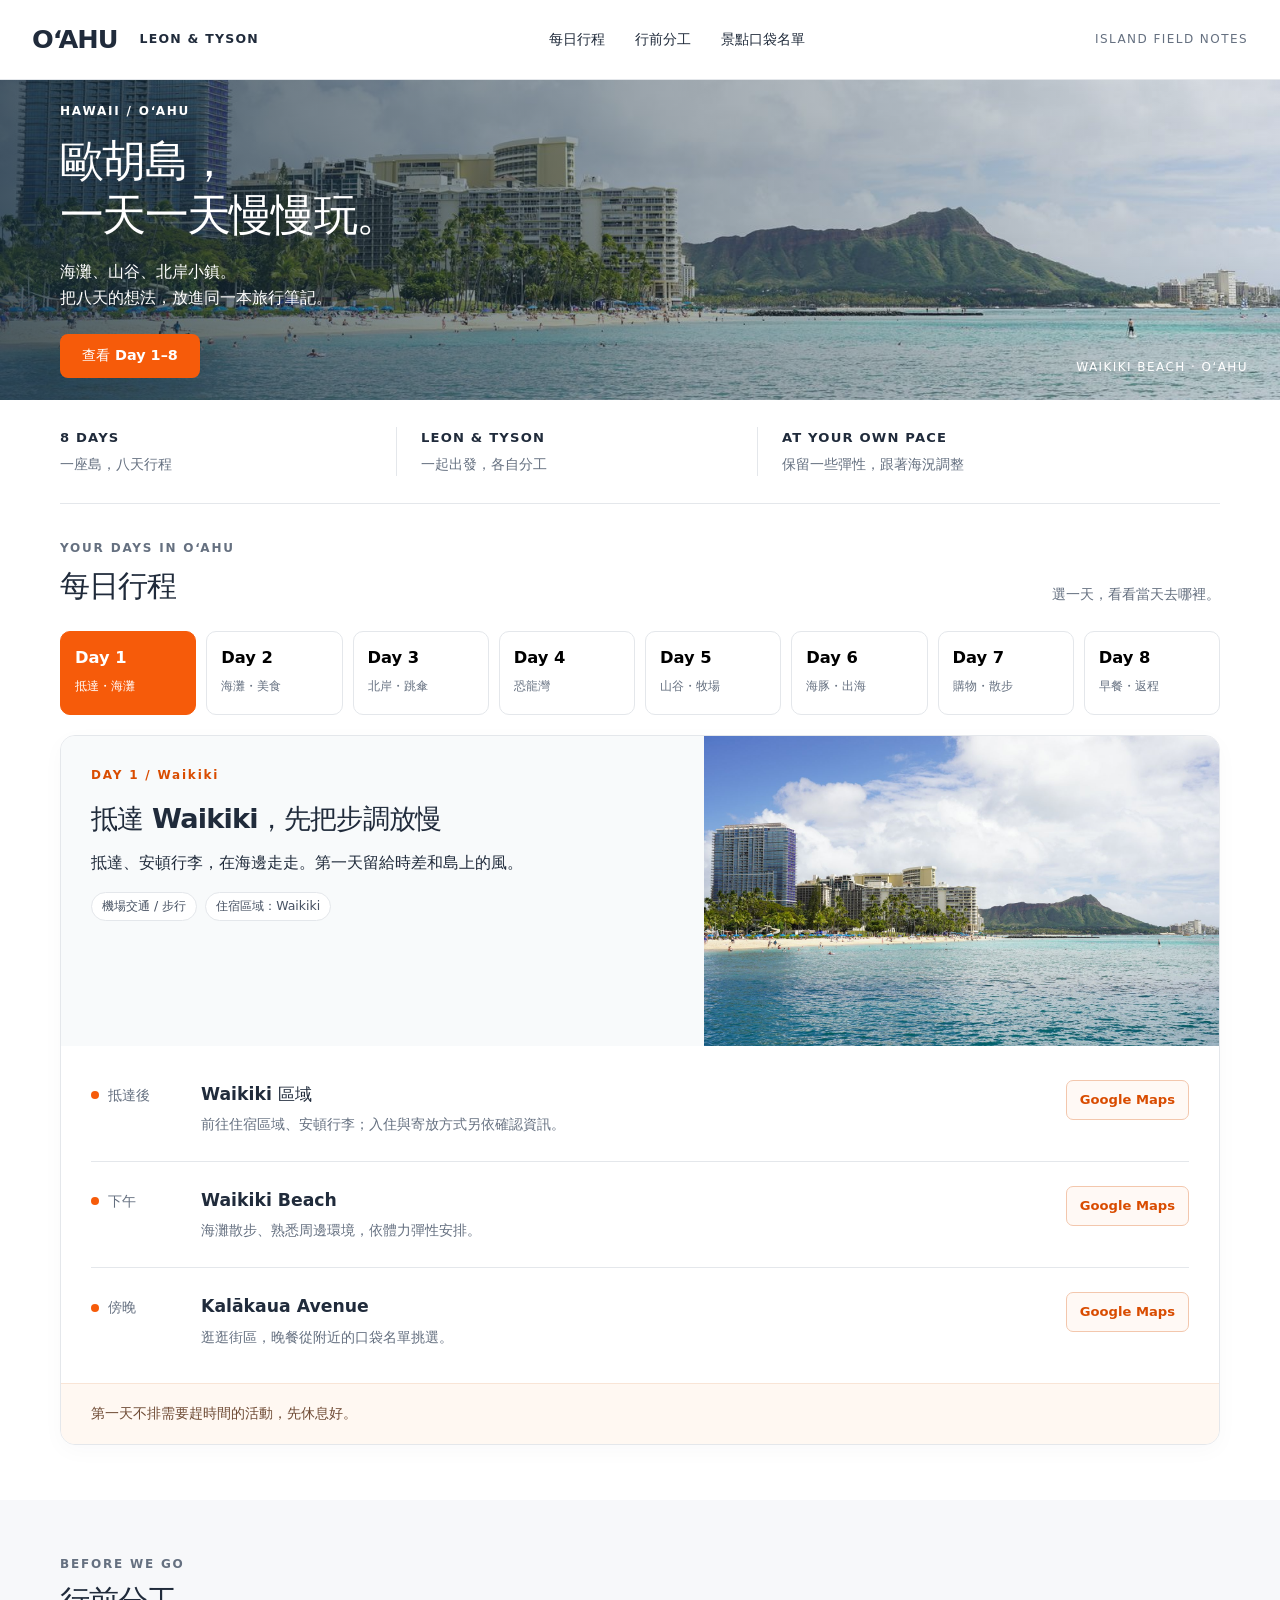
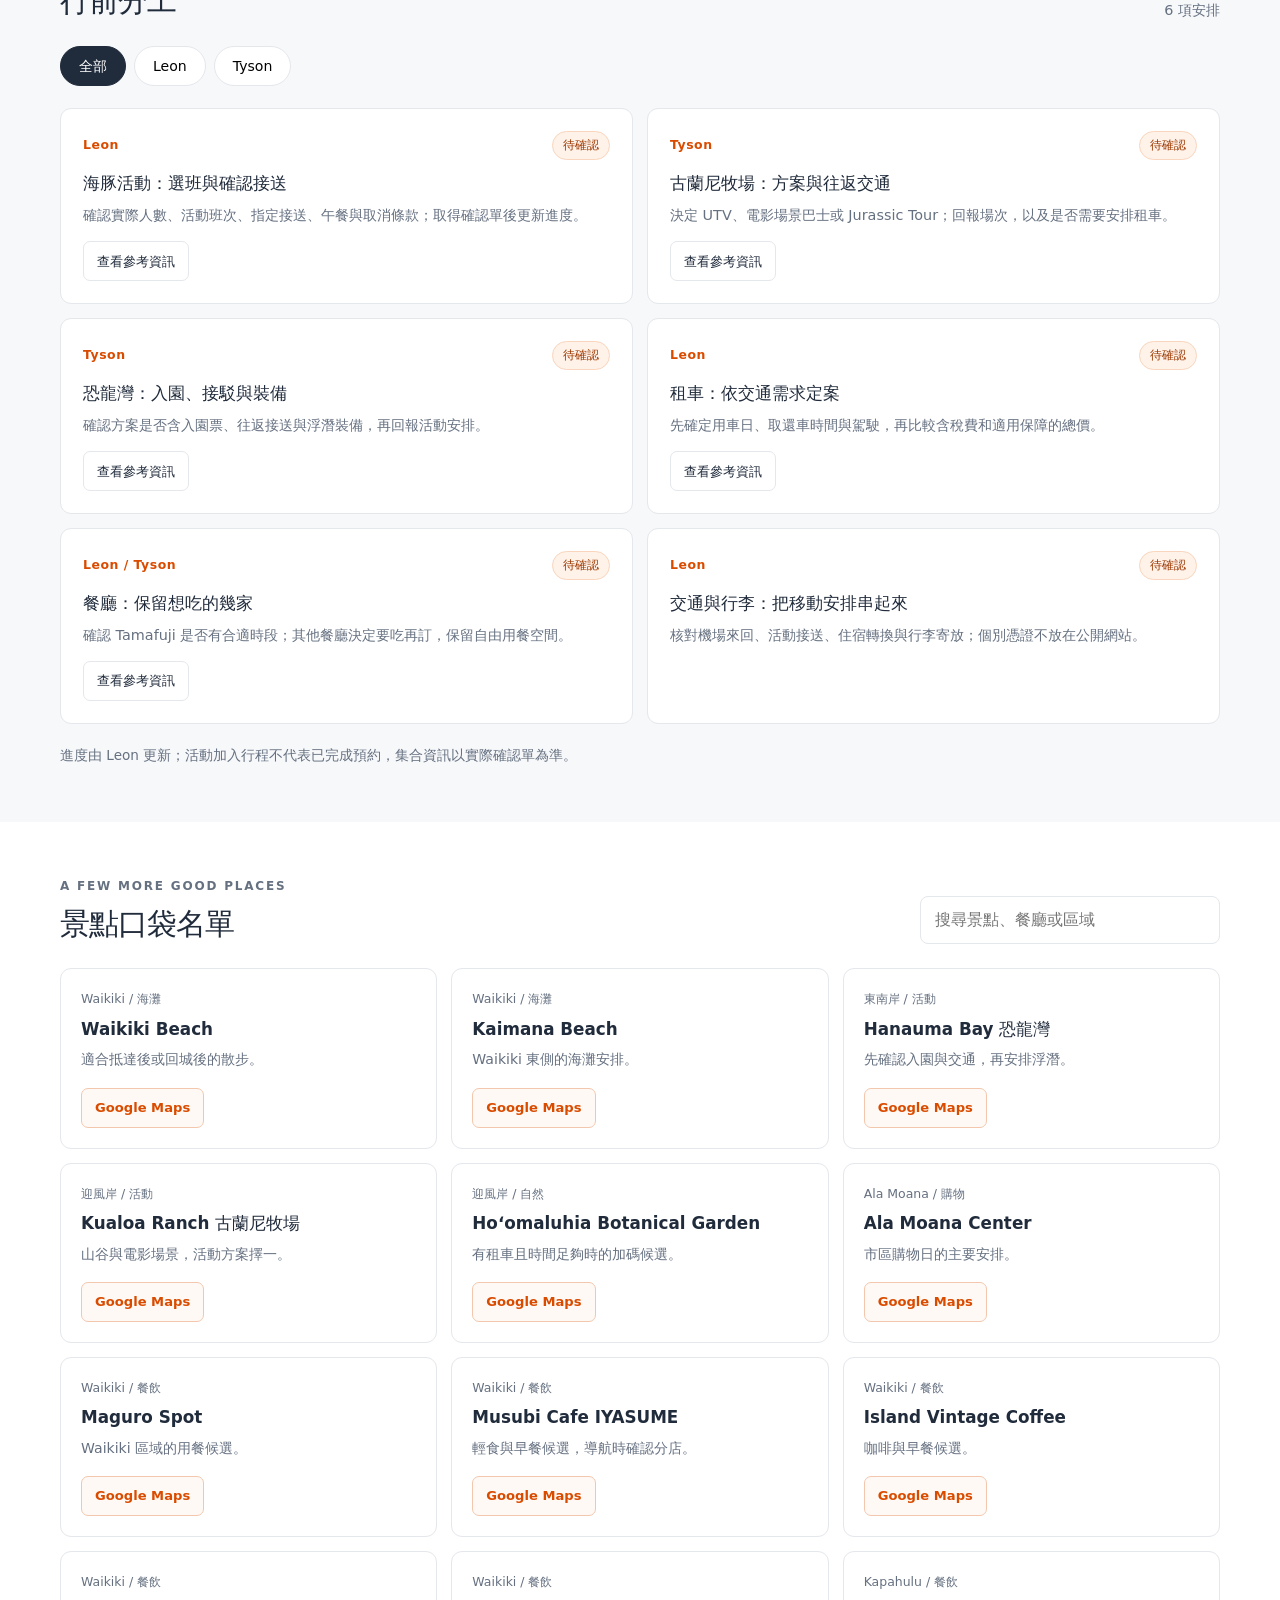
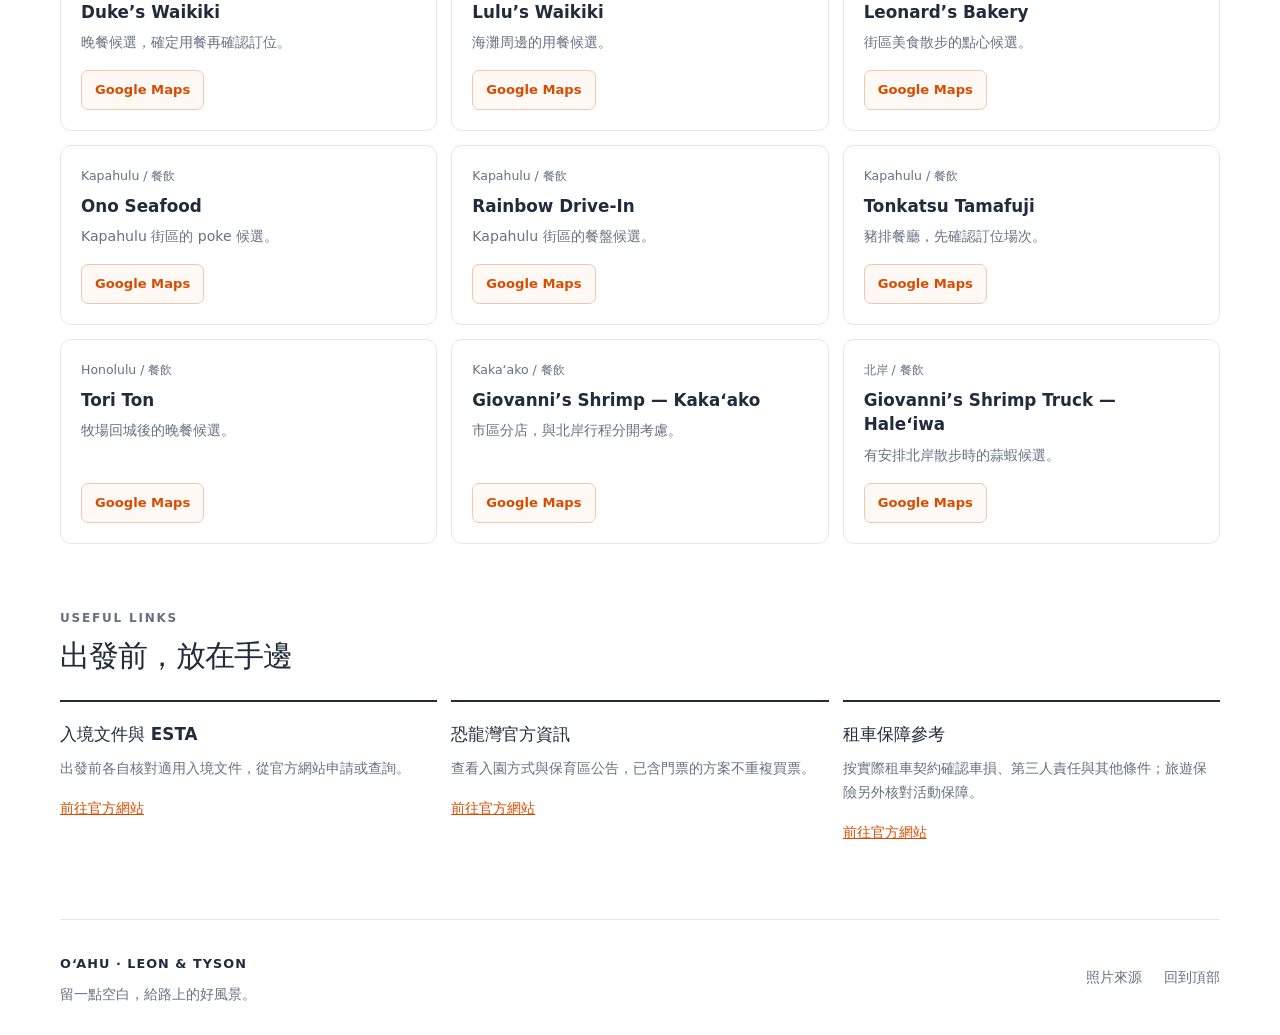
==== index.html @ 93e81bca "Add public Oahu itinerary for Leon and Tyson" ====
<!doctype html>
<html lang="zh-Hant">
<head>
  <meta charset="utf-8">
  <meta name="viewport" content="width=device-width,initial-scale=1">
  <meta name="theme-color" content="#f65b0a">
  <meta name="description" content="Leon 與 Tyson 的歐胡島旅行指南。Day 1–8 行程、公開景點導航與行前分工。">
  <title>Hawaii Guide · Leon & Tyson</title>
  <link rel="icon" href="data:,">
  <link rel="stylesheet" href="./styles.css">
  <script type="module" src="./app.js"></script>
</head>
<body>
  <a class="skip" href="#itinerary">跳到每日行程</a>
  <header class="header">
    <a class="brand" href="#top">OʻAHU<span>LEON & TYSON</span></a>
    <nav aria-label="主要導覽"><a href="#itinerary">每日行程</a><a href="#checklist">行前分工</a><a href="#places">景點口袋名單</a></nav>
    <span class="header-label">ISLAND FIELD NOTES</span>
  </header>
  <main id="top">
    <section class="hero" aria-labelledby="hero-title">
      <img src="./assets/waikiki.jpg" alt="Waikiki 海灘與鑽石頭山" fetchpriority="high" width="1600" height="1067">
      <div class="hero-overlay"></div>
      <div class="hero-copy wrap"><p class="eyebrow">HAWAII / OʻAHU</p><h1 id="hero-title">歐胡島，<br>一天一天慢慢玩。</h1><p>海灘、山谷、北岸小鎮。<br>把八天的想法，放進同一本旅行筆記。</p><a class="hero-link" href="#itinerary">查看 Day 1–8</a></div>
      <div class="hero-caption">WAIKIKI BEACH · OʻAHU</div>
    </section>
    <div class="trip-bar wrap"><div><strong>8 DAYS</strong><span>一座島，八天行程</span></div><div><strong>LEON & TYSON</strong><span>一起出發，各自分工</span></div><div><strong>AT YOUR OWN PACE</strong><span>保留一些彈性，跟著海況調整</span></div></div>
    <p id="load-error" class="wrap error" role="alert" hidden>行程暫時無法載入，請重新整理或稍後再試。</p>
    <section id="itinerary" class="section wrap" aria-labelledby="itinerary-title">
      <div class="section-head"><div><p class="eyebrow">YOUR DAYS IN OʻAHU</p><h2 id="itinerary-title">每日行程</h2></div><p>選一天，看看當天去哪裡。</p></div>
      <div id="day-tabs" class="day-tabs" role="tablist" aria-label="Day 1–8"></div>
      <div id="day-panel" class="day-panel" role="tabpanel" tabindex="0"></div>
    </section>
    <section id="checklist" class="section section-soft" aria-labelledby="checklist-title"><div class="wrap">
      <div class="section-head"><div><p class="eyebrow">BEFORE WE GO</p><h2 id="checklist-title">行前分工</h2></div><span id="task-summary" class="section-caption"></span></div>
      <div id="task-filters" class="filters" role="group" aria-label="依負責人篩選"></div>
      <div id="task-list" class="task-grid"></div>
      <p class="fine-print">進度由 Leon 更新；活動加入行程不代表已完成預約，集合資訊以實際確認單為準。</p>
    </div></section>
    <section id="places" class="section wrap" aria-labelledby="places-title">
      <div class="section-head"><div><p class="eyebrow">A FEW MORE GOOD PLACES</p><h2 id="places-title">景點口袋名單</h2></div><label class="search"><span class="sr-only">搜尋景點與區域</span><input id="place-search" type="search" placeholder="搜尋景點、餐廳或區域"></label></div>
      <div id="place-list" class="place-grid"></div><p id="place-empty" hidden>沒有符合的地點，試試其他關鍵字。</p>
    </section>
    <section class="section wrap resources" aria-labelledby="resources-title"><div class="section-head"><div><p class="eyebrow">USEFUL LINKS</p><h2 id="resources-title">出發前，放在手邊</h2></div></div><div id="resource-list" class="resource-grid"></div></section>
  </main>
  <footer class="footer wrap"><div><strong>OʻAHU · LEON & TYSON</strong><p>留一點空白，給路上的好風景。</p></div><div><a href="./CREDITS.html">照片來源</a><a href="#top">回到頂部</a></div></footer>
  <noscript><p class="wrap error">請啟用 JavaScript 查看每日行程。行程資料亦可在本網站的 data/trip.json 查看。</p></noscript>
</body>
</html>
---- styles.css ----
:root{--ink:#202b3b;--muted:#657080;--orange:#d94c00;--bright:#f65b0a;--line:#e4e7eb;--soft:#f7f8fa;--width:1160px;font-family:Inter,"Noto Sans TC","PingFang TC","Microsoft JhengHei",system-ui,sans-serif;color:var(--ink);background:#fff;font-synthesis:none;text-rendering:optimizeLegibility}*{box-sizing:border-box}html{scroll-behavior:smooth;scroll-padding-top:94px}body{margin:0;font-size:1rem;line-height:1.65}button,input{font:inherit}a{color:inherit;text-decoration:none}a:hover{text-decoration:underline}button,a,input{-webkit-tap-highlight-color:transparent}:focus-visible{outline:3px solid #b6460c;outline-offset:4px}.wrap{width:min(var(--width),calc(100% - 64px));margin-inline:auto}.skip{position:fixed;z-index:100;top:-80px;left:20px;background:#fff;padding:12px 20px}.skip:focus{top:12px}.sr-only{position:absolute;width:1px;height:1px;padding:0;overflow:hidden;clip:rect(0,0,0,0);white-space:nowrap;border:0}.header{height:80px;padding:0 32px;display:flex;align-items:center;justify-content:space-between;gap:24px;background:#fff;position:sticky;top:0;z-index:10;border-bottom:1px solid var(--line)}.brand{font-size:1.6rem;font-weight:850;letter-spacing:-.04em;display:flex;align-items:center;gap:22px}.brand span{font-size:.78rem;letter-spacing:.1em;font-weight:650}.header nav{display:flex;gap:30px;font-size:.9rem;font-weight:650}.header nav a:hover{color:var(--orange)}.header-label{font-size:.75rem;letter-spacing:.12em;color:var(--muted)}.hero{position:relative;height:320px;overflow:hidden;background:#3d686f;color:#fff}.hero>img{width:100%;height:100%;object-fit:cover;object-position:center 58%;display:block}.hero-overlay{position:absolute;inset:0;background:linear-gradient(90deg,#142b3bbf,#142b3b65 50%,#142b3b0d)}.hero-copy{position:absolute;inset:0;display:flex;flex-direction:column;justify-content:center;align-items:flex-start}.eyebrow{font-size:.75rem;letter-spacing:.15em;font-weight:750;margin:0 0 8px;color:var(--muted)}.hero .eyebrow{color:#fff}.hero h1{font-size:clamp(2.3rem,3.4vw,3rem);line-height:1.24;letter-spacing:-.04em;margin:5px 0 16px}.hero-copy>p:not(.eyebrow){font-size:1rem;color:#fff;margin:0 0 23px}.hero-link{background:var(--bright);padding:10px 22px;font-size:.9rem;font-weight:750;border-radius:8px}.hero-link:hover{background:var(--orange);text-decoration:none}.hero-caption{position:absolute;bottom:22px;right:32px;letter-spacing:.12em;font-size:.75rem}.trip-bar{display:grid;grid-template-columns:1fr 1fr 1.3fr;border-bottom:1px solid var(--line);padding-block:27px;gap:24px}.trip-bar>div{display:flex;flex-direction:column;border-right:1px solid var(--line);gap:4px}.trip-bar>div:last-child{border:0}.trip-bar strong{font-size:.82rem;letter-spacing:.09em}.trip-bar span{font-size:.88rem;color:var(--muted)}.section{padding-block:55px}.section-head{display:flex;align-items:flex-end;justify-content:space-between;gap:24px;margin-bottom:24px}.section-head h2{font-size:1.85rem;margin:0;line-height:1.35;letter-spacing:-.035em}.section-head>p,.section-caption{font-size:.9rem;color:var(--muted);margin:0}.day-tabs{display:grid;grid-template-columns:repeat(8,minmax(0,1fr));gap:10px;margin-bottom:20px}.day-tab{border:1px solid var(--line);background:#fff;border-radius:10px;cursor:pointer;text-align:left;padding:13px 14px;min-height:84px;display:flex;flex-direction:column;gap:4px;transition:background .15s,color .15s}.day-tab strong{font-size:1.02rem}.day-tab span{font-size:.78rem;color:var(--muted);white-space:nowrap}.day-tab[aria-selected=true]{background:var(--bright);border-color:var(--bright);color:#fff}.day-tab[aria-selected=true] span{color:#fff}.day-tab:hover{border-color:var(--bright)}.day-panel{border:1px solid var(--line);border-radius:15px;overflow:hidden;box-shadow:0 6px 22px #202b3b07}.day-banner{display:grid;grid-template-columns:1.25fr 1fr;background:#f8fafb}.day-intro{padding:30px}.day-intro .eyebrow{color:var(--orange)}.day-intro h3{font-size:1.7rem;line-height:1.4;margin:5px 0 12px;letter-spacing:-.03em}.day-intro p{margin:0 0 15px}.day-photo{min-height:245px;width:100%;height:100%;object-fit:cover;max-height:310px}.day-meta{display:flex;gap:8px;flex-wrap:wrap}.chip,.status{border-radius:999px;padding:4px 10px;font-size:.78rem;line-height:1.5;display:inline-flex;align-items:center;background:#fff;border:1px solid var(--line);color:#465162}.status-pending{background:#fff2e8;color:#9c3700;border-color:#f9d5bd}.status-confirmed{background:#eaf5ef;color:#21633f;border-color:#c7e2d2}.status-optional{background:#f1f2f5;color:#5d6470}.day-stops{padding:10px 30px}.stop{display:grid;grid-template-columns:90px 1fr auto;gap:20px;padding:24px 0;border-bottom:1px solid var(--line);align-items:start}.stop:last-child{border:0}.stop-time{color:var(--muted);font-size:.88rem;display:flex;align-items:center;gap:9px;padding-top:4px}.stop-time:before{content:"";height:8px;width:8px;background:var(--bright);border-radius:50%}.stop h4{margin:0 0 5px;font-size:1.08rem}.stop p{margin:0;color:var(--muted);font-size:.9rem}.stop .status{margin-top:10px}.map-link,.official-link{display:inline-flex;align-items:center;justify-content:center;border:1px solid var(--line);border-radius:7px;min-height:40px;padding:7px 13px;font-size:.82rem;font-weight:650;white-space:nowrap;background:#fff}.map-link{color:var(--orange);border-color:#f3c7ad;background:#fff9f5}.map-link:hover,.official-link:hover{text-decoration:none;border-color:var(--orange)}.stop-actions{display:flex;flex-direction:column;gap:8px}.day-note{margin:0;padding:18px 30px;background:#fff8f2;font-size:.88rem;color:#6f4b35;border-top:1px solid #f9e5d6}.section-soft{background:var(--soft)}.filters{display:flex;gap:8px;margin:0 0 22px}.filter{padding:7px 18px;min-height:40px;border:1px solid var(--line);border-radius:999px;background:#fff;cursor:pointer;font-size:.88rem}.filter[aria-pressed=true]{background:var(--ink);border-color:var(--ink);color:#fff}.task-grid{display:grid;grid-template-columns:repeat(2,minmax(0,1fr));gap:14px}.task-card{padding:22px;border:1px solid var(--line);border-radius:11px;background:#fff}.task-top{display:flex;align-items:center;justify-content:space-between;gap:10px}.owner{font-size:.78rem;font-weight:750;letter-spacing:.04em;color:var(--orange)}.task-card h3{font-size:1.08rem;margin:9px 0 6px}.task-card p{font-size:.9rem;color:var(--muted);margin:0}.task-card .official-link{margin-top:14px}.fine-print{font-size:.85rem;color:var(--muted);margin:20px 0 0}.search input{max-width:100%;width:300px;padding:10px 14px;border:1px solid var(--line);border-radius:8px;background:#fff}.place-grid{display:grid;grid-template-columns:repeat(3,minmax(0,1fr));gap:14px}.place-card{border:1px solid var(--line);border-radius:11px;padding:20px;display:flex;flex-direction:column;align-items:flex-start}.place-card>span{color:var(--muted);font-size:.78rem}.place-card h3{font-size:1.05rem;line-height:1.45;margin:7px 0}.place-card p{font-size:.88rem;color:var(--muted);margin:0 0 16px;flex:1}.place-card .map-link{margin-top:auto}.resources{padding-top:10px}.resource-grid{display:grid;grid-template-columns:repeat(3,minmax(0,1fr));gap:14px}.resource{border-top:2px solid var(--ink);padding:19px 0}.resource h3{font-size:1.05rem;margin:0 0 8px}.resource p{font-size:.9rem;color:var(--muted);margin:0 0 14px}.resource a{font-size:.88rem;font-weight:650;color:var(--orange);text-decoration:underline}.footer{display:flex;justify-content:space-between;gap:24px;border-top:1px solid var(--line);padding-block:30px}.footer strong{font-size:.8rem;letter-spacing:.08em}.footer p,.footer a{font-size:.85rem;color:var(--muted)}.footer p{margin:6px 0 0}.footer>div:last-child{display:flex;align-items:center;gap:22px}.error{padding:25px;background:#fff2e8;color:#873800;border-radius:10px}.credits{max-width:780px;padding-block:50px}.credits h1{font-size:2rem}.credits li{margin:20px 0}.credits a{text-decoration:underline;color:var(--orange)}[hidden]{display:none!important}@media(max-width:1000px){.header-label{display:none}.brand{gap:14px}.header nav{gap:20px}.day-tabs{display:flex;overflow-x:auto;padding-bottom:6px}.day-tab{min-width:105px}.trip-bar{grid-template-columns:repeat(3,1fr)}.day-banner{grid-template-columns:1.2fr 1fr}.place-grid{grid-template-columns:repeat(2,minmax(0,1fr))}}@media(max-width:650px){html{scroll-padding-top:78px}.wrap{width:calc(100% - 36px)}.header{height:68px;padding:0 18px;gap:12px}.brand{font-size:1.25rem;gap:9px}.brand span{font-size:.65rem;letter-spacing:.035em}.header nav{gap:14px;font-size:.8rem}.header nav a:last-child{display:none}.hero{height:300px}.hero h1{font-size:2.1rem}.hero-caption{font-size:.65rem;right:18px;bottom:16px}.hero-copy>p:not(.eyebrow){font-size:.95rem}.trip-bar{gap:16px;padding-block:20px}.trip-bar>div{border:0}.trip-bar>div:last-child{display:none}.trip-bar{grid-template-columns:1fr 1.2fr}.trip-bar strong{font-size:.7rem}.trip-bar span{font-size:.78rem}.section{padding-block:35px}.section-head{align-items:flex-start;gap:12px}.section-head h2{font-size:1.55rem}.section-head>p{max-width:120px;font-size:.8rem;text-align:right}.section-head .eyebrow{font-size:.65rem}.day-tab{min-height:77px;min-width:96px;padding:12px}.day-tab span{font-size:.75rem}.day-banner{display:flex;flex-direction:column-reverse}.day-photo{height:160px;min-height:160px;max-height:160px}.day-intro{padding:22px}.day-intro h3{font-size:1.5rem}.day-intro p{font-size:.94rem}.day-stops{padding:0 22px}.stop{grid-template-columns:1fr;gap:9px;padding:22px 0}.stop-time{font-size:.8rem}.stop h4{font-size:1.05rem}.stop-actions{flex-direction:row;flex-wrap:wrap;margin-top:5px}.day-note{padding:17px 22px}.task-grid,.resource-grid{grid-template-columns:1fr}.task-card{padding:20px}.place-grid{grid-template-columns:1fr 1fr;gap:10px}.place-card{padding:15px}.place-card h3{font-size:.95rem}.place-card p{font-size:.84rem}.place-card .map-link{font-size:.75rem;padding:6px 9px;min-height:38px}.search{width:100%}.search input{width:100%;font-size:.9rem}#places .section-head{flex-direction:column}.footer{flex-direction:column}.footer>div:last-child{justify-content:space-between}.resource{padding:18px 0}.resources{padding-top:0}}@media(prefers-reduced-motion:reduce){html{scroll-behavior:auto}*{transition:none!important}}

#itinerary{padding-top:35px}
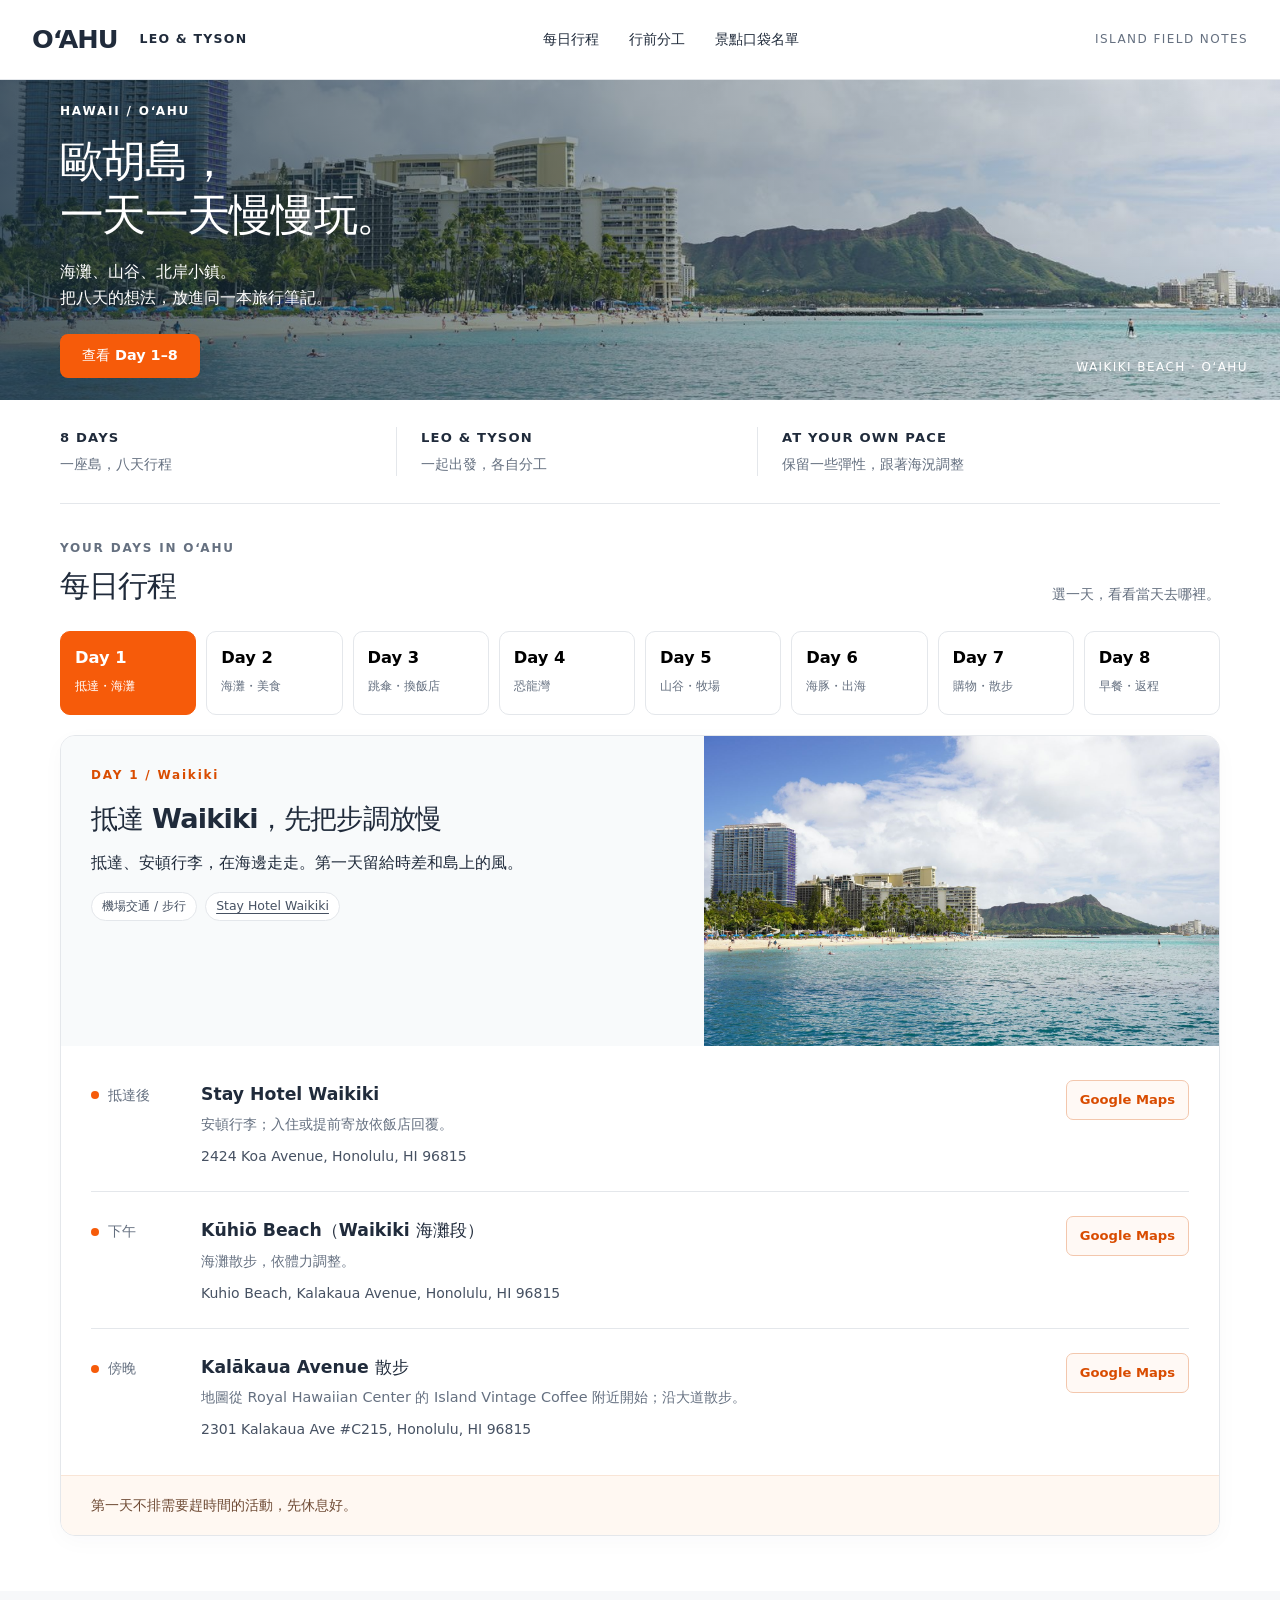
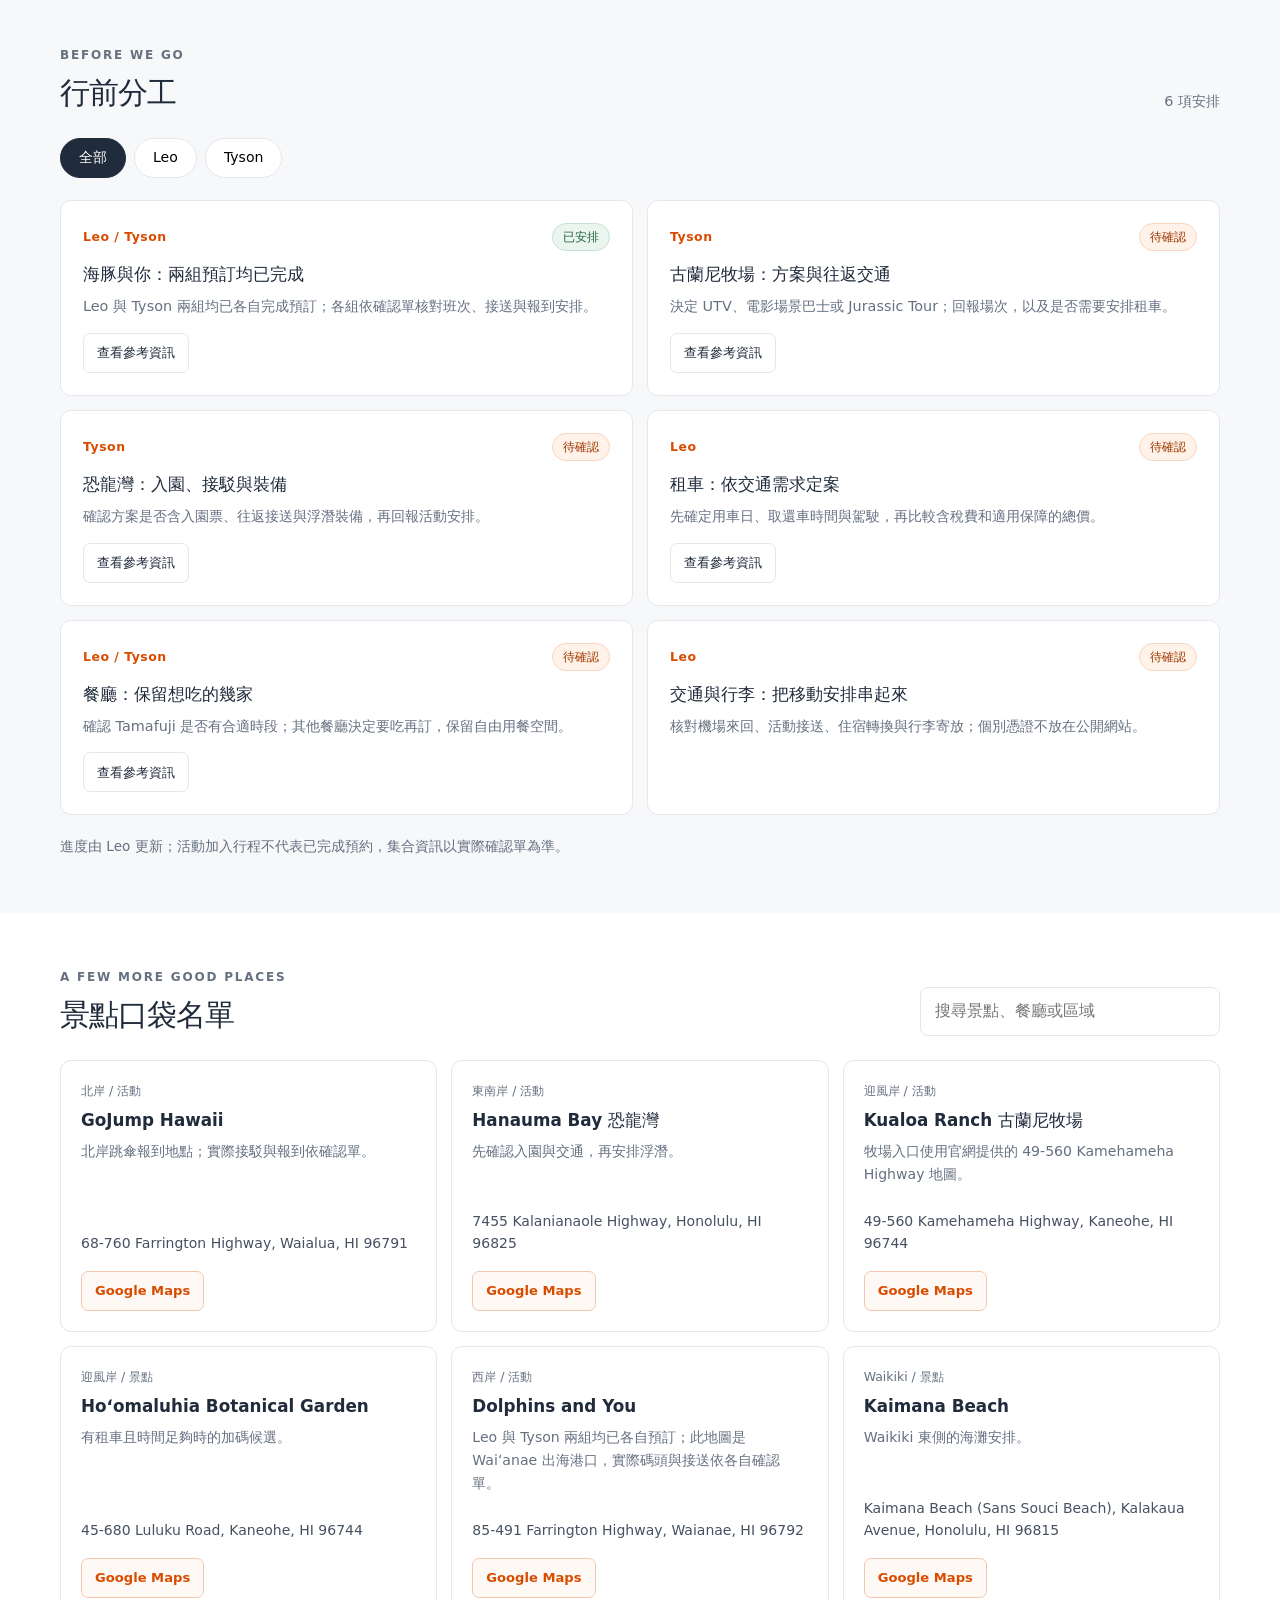
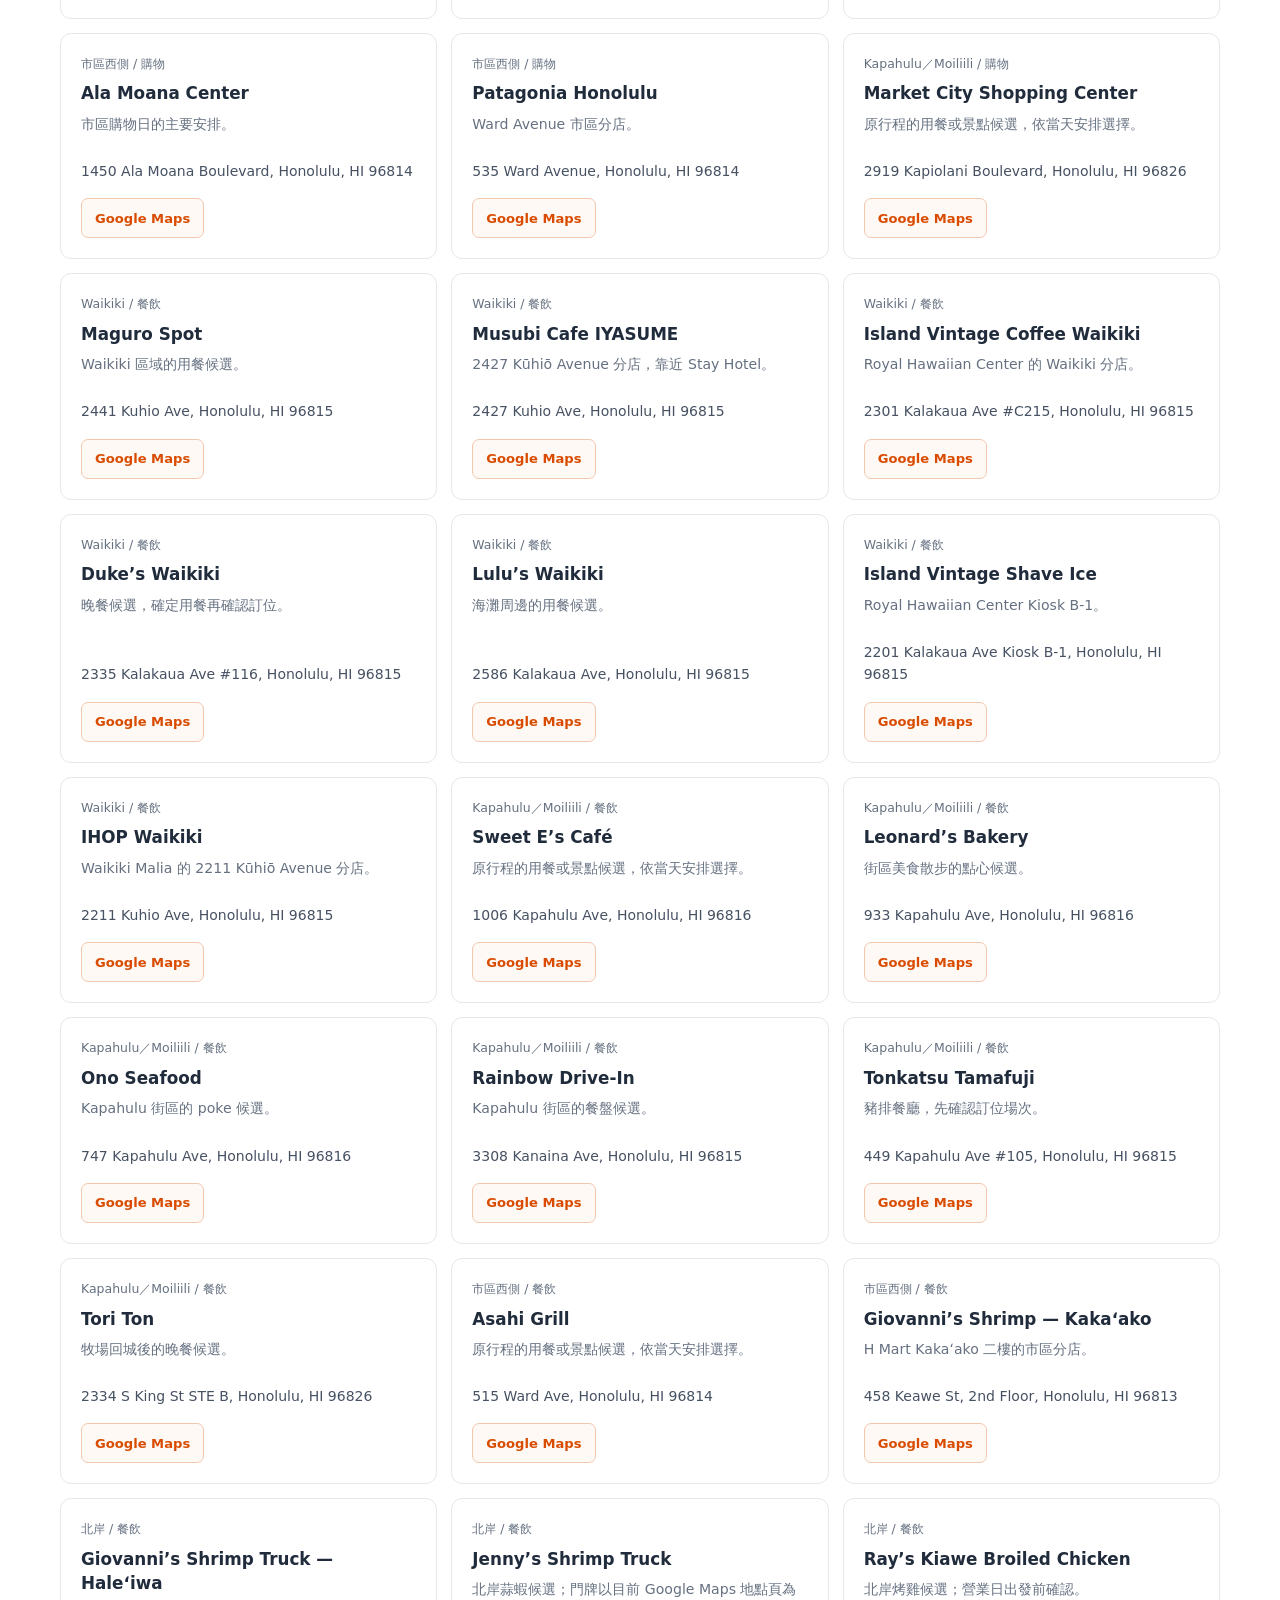
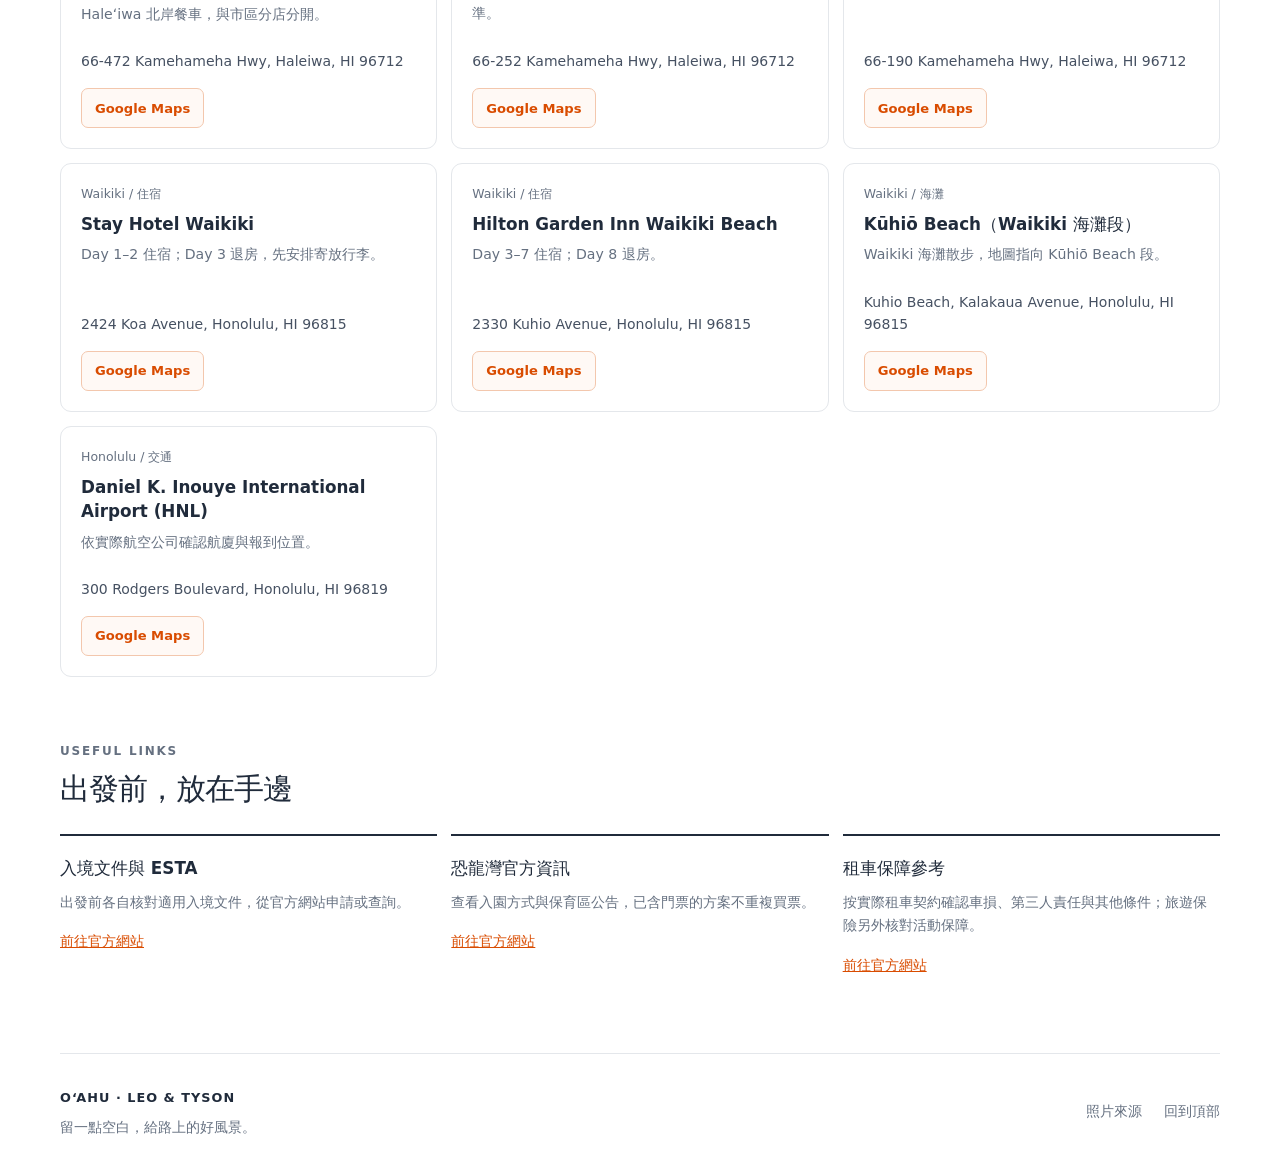
==== commit f994fcd6: "Record both dolphin bookings and correct Leo alias" ====
--- a/index.html
+++ b/index.html
@@ -4,8 +4,8 @@
   <meta charset="utf-8">
   <meta name="viewport" content="width=device-width,initial-scale=1">
   <meta name="theme-color" content="#f65b0a">
-  <meta name="description" content="Leon 與 Tyson 的歐胡島旅行指南。Day 1–8 行程、公開景點導航與行前分工。">
-  <title>Hawaii Guide · Leon & Tyson</title>
+  <meta name="description" content="Leo 與 Tyson 的歐胡島旅行指南。Day 1–8 行程、公開景點導航與行前分工。">
+  <title>Hawaii Guide · Leo & Tyson</title>
   <link rel="icon" href="data:,">
   <link rel="stylesheet" href="./styles.css">
   <script type="module" src="./app.js"></script>
@@ -13,7 +13,7 @@
 <body>
   <a class="skip" href="#itinerary">跳到每日行程</a>
   <header class="header">
-    <a class="brand" href="#top">OʻAHU<span>LEON & TYSON</span></a>
+    <a class="brand" href="#top">OʻAHU<span>LEO & TYSON</span></a>
     <nav aria-label="主要導覽"><a href="#itinerary">每日行程</a><a href="#checklist">行前分工</a><a href="#places">景點口袋名單</a></nav>
     <span class="header-label">ISLAND FIELD NOTES</span>
   </header>
@@ -24,7 +24,7 @@
       <div class="hero-copy wrap"><p class="eyebrow">HAWAII / OʻAHU</p><h1 id="hero-title">歐胡島，<br>一天一天慢慢玩。</h1><p>海灘、山谷、北岸小鎮。<br>把八天的想法，放進同一本旅行筆記。</p><a class="hero-link" href="#itinerary">查看 Day 1–8</a></div>
       <div class="hero-caption">WAIKIKI BEACH · OʻAHU</div>
     </section>
-    <div class="trip-bar wrap"><div><strong>8 DAYS</strong><span>一座島，八天行程</span></div><div><strong>LEON & TYSON</strong><span>一起出發，各自分工</span></div><div><strong>AT YOUR OWN PACE</strong><span>保留一些彈性，跟著海況調整</span></div></div>
+    <div class="trip-bar wrap"><div><strong>8 DAYS</strong><span>一座島，八天行程</span></div><div><strong>LEO & TYSON</strong><span>一起出發，各自分工</span></div><div><strong>AT YOUR OWN PACE</strong><span>保留一些彈性，跟著海況調整</span></div></div>
     <p id="load-error" class="wrap error" role="alert" hidden>行程暫時無法載入，請重新整理或稍後再試。</p>
     <section id="itinerary" class="section wrap" aria-labelledby="itinerary-title">
       <div class="section-head"><div><p class="eyebrow">YOUR DAYS IN OʻAHU</p><h2 id="itinerary-title">每日行程</h2></div><p>選一天，看看當天去哪裡。</p></div>
@@ -35,7 +35,7 @@
       <div class="section-head"><div><p class="eyebrow">BEFORE WE GO</p><h2 id="checklist-title">行前分工</h2></div><span id="task-summary" class="section-caption"></span></div>
       <div id="task-filters" class="filters" role="group" aria-label="依負責人篩選"></div>
       <div id="task-list" class="task-grid"></div>
-      <p class="fine-print">進度由 Leon 更新；活動加入行程不代表已完成預約，集合資訊以實際確認單為準。</p>
+      <p class="fine-print">進度由 Leo 更新；活動加入行程不代表已完成預約，集合資訊以實際確認單為準。</p>
     </div></section>
     <section id="places" class="section wrap" aria-labelledby="places-title">
       <div class="section-head"><div><p class="eyebrow">A FEW MORE GOOD PLACES</p><h2 id="places-title">景點口袋名單</h2></div><label class="search"><span class="sr-only">搜尋景點與區域</span><input id="place-search" type="search" placeholder="搜尋景點、餐廳或區域"></label></div>
@@ -43,7 +43,7 @@
     </section>
     <section class="section wrap resources" aria-labelledby="resources-title"><div class="section-head"><div><p class="eyebrow">USEFUL LINKS</p><h2 id="resources-title">出發前，放在手邊</h2></div></div><div id="resource-list" class="resource-grid"></div></section>
   </main>
-  <footer class="footer wrap"><div><strong>OʻAHU · LEON & TYSON</strong><p>留一點空白，給路上的好風景。</p></div><div><a href="./CREDITS.html">照片來源</a><a href="#top">回到頂部</a></div></footer>
+  <footer class="footer wrap"><div><strong>OʻAHU · LEO & TYSON</strong><p>留一點空白，給路上的好風景。</p></div><div><a href="./CREDITS.html">照片來源</a><a href="#top">回到頂部</a></div></footer>
   <noscript><p class="wrap error">請啟用 JavaScript 查看每日行程。行程資料亦可在本網站的 data/trip.json 查看。</p></noscript>
 </body>
 </html>
--- a/styles.css
+++ b/styles.css
@@ -1,3 +1,6 @@
 :root{--ink:#202b3b;--muted:#657080;--orange:#d94c00;--bright:#f65b0a;--line:#e4e7eb;--soft:#f7f8fa;--width:1160px;font-family:Inter,"Noto Sans TC","PingFang TC","Microsoft JhengHei",system-ui,sans-serif;color:var(--ink);background:#fff;font-synthesis:none;text-rendering:optimizeLegibility}*{box-sizing:border-box}html{scroll-behavior:smooth;scroll-padding-top:94px}body{margin:0;font-size:1rem;line-height:1.65}button,input{font:inherit}a{color:inherit;text-decoration:none}a:hover{text-decoration:underline}button,a,input{-webkit-tap-highlight-color:transparent}:focus-visible{outline:3px solid #b6460c;outline-offset:4px}.wrap{width:min(var(--width),calc(100% - 64px));margin-inline:auto}.skip{position:fixed;z-index:100;top:-80px;left:20px;background:#fff;padding:12px 20px}.skip:focus{top:12px}.sr-only{position:absolute;width:1px;height:1px;padding:0;overflow:hidden;clip:rect(0,0,0,0);white-space:nowrap;border:0}.header{height:80px;padding:0 32px;display:flex;align-items:center;justify-content:space-between;gap:24px;background:#fff;position:sticky;top:0;z-index:10;border-bottom:1px solid var(--line)}.brand{font-size:1.6rem;font-weight:850;letter-spacing:-.04em;display:flex;align-items:center;gap:22px}.brand span{font-size:.78rem;letter-spacing:.1em;font-weight:650}.header nav{display:flex;gap:30px;font-size:.9rem;font-weight:650}.header nav a:hover{color:var(--orange)}.header-label{font-size:.75rem;letter-spacing:.12em;color:var(--muted)}.hero{position:relative;height:320px;overflow:hidden;background:#3d686f;color:#fff}.hero>img{width:100%;height:100%;object-fit:cover;object-position:center 58%;display:block}.hero-overlay{position:absolute;inset:0;background:linear-gradient(90deg,#142b3bbf,#142b3b65 50%,#142b3b0d)}.hero-copy{position:absolute;inset:0;display:flex;flex-direction:column;justify-content:center;align-items:flex-start}.eyebrow{font-size:.75rem;letter-spacing:.15em;font-weight:750;margin:0 0 8px;color:var(--muted)}.hero .eyebrow{color:#fff}.hero h1{font-size:clamp(2.3rem,3.4vw,3rem);line-height:1.24;letter-spacing:-.04em;margin:5px 0 16px}.hero-copy>p:not(.eyebrow){font-size:1rem;color:#fff;margin:0 0 23px}.hero-link{background:var(--bright);padding:10px 22px;font-size:.9rem;font-weight:750;border-radius:8px}.hero-link:hover{background:var(--orange);text-decoration:none}.hero-caption{position:absolute;bottom:22px;right:32px;letter-spacing:.12em;font-size:.75rem}.trip-bar{display:grid;grid-template-columns:1fr 1fr 1.3fr;border-bottom:1px solid var(--line);padding-block:27px;gap:24px}.trip-bar>div{display:flex;flex-direction:column;border-right:1px solid var(--line);gap:4px}.trip-bar>div:last-child{border:0}.trip-bar strong{font-size:.82rem;letter-spacing:.09em}.trip-bar span{font-size:.88rem;color:var(--muted)}.section{padding-block:55px}.section-head{display:flex;align-items:flex-end;justify-content:space-between;gap:24px;margin-bottom:24px}.section-head h2{font-size:1.85rem;margin:0;line-height:1.35;letter-spacing:-.035em}.section-head>p,.section-caption{font-size:.9rem;color:var(--muted);margin:0}.day-tabs{display:grid;grid-template-columns:repeat(8,minmax(0,1fr));gap:10px;margin-bottom:20px}.day-tab{border:1px solid var(--line);background:#fff;border-radius:10px;cursor:pointer;text-align:left;padding:13px 14px;min-height:84px;display:flex;flex-direction:column;gap:4px;transition:background .15s,color .15s}.day-tab strong{font-size:1.02rem}.day-tab span{font-size:.78rem;color:var(--muted);white-space:nowrap}.day-tab[aria-selected=true]{background:var(--bright);border-color:var(--bright);color:#fff}.day-tab[aria-selected=true] span{color:#fff}.day-tab:hover{border-color:var(--bright)}.day-panel{border:1px solid var(--line);border-radius:15px;overflow:hidden;box-shadow:0 6px 22px #202b3b07}.day-banner{display:grid;grid-template-columns:1.25fr 1fr;background:#f8fafb}.day-intro{padding:30px}.day-intro .eyebrow{color:var(--orange)}.day-intro h3{font-size:1.7rem;line-height:1.4;margin:5px 0 12px;letter-spacing:-.03em}.day-intro p{margin:0 0 15px}.day-photo{min-height:245px;width:100%;height:100%;object-fit:cover;max-height:310px}.day-meta{display:flex;gap:8px;flex-wrap:wrap}.chip,.status{border-radius:999px;padding:4px 10px;font-size:.78rem;line-height:1.5;display:inline-flex;align-items:center;background:#fff;border:1px solid var(--line);color:#465162}.status-pending{background:#fff2e8;color:#9c3700;border-color:#f9d5bd}.status-confirmed{background:#eaf5ef;color:#21633f;border-color:#c7e2d2}.status-optional{background:#f1f2f5;color:#5d6470}.day-stops{padding:10px 30px}.stop{display:grid;grid-template-columns:90px 1fr auto;gap:20px;padding:24px 0;border-bottom:1px solid var(--line);align-items:start}.stop:last-child{border:0}.stop-time{color:var(--muted);font-size:.88rem;display:flex;align-items:center;gap:9px;padding-top:4px}.stop-time:before{content:"";height:8px;width:8px;background:var(--bright);border-radius:50%}.stop h4{margin:0 0 5px;font-size:1.08rem}.stop p{margin:0;color:var(--muted);font-size:.9rem}.stop .status{margin-top:10px}.map-link,.official-link{display:inline-flex;align-items:center;justify-content:center;border:1px solid var(--line);border-radius:7px;min-height:40px;padding:7px 13px;font-size:.82rem;font-weight:650;white-space:nowrap;background:#fff}.map-link{color:var(--orange);border-color:#f3c7ad;background:#fff9f5}.map-link:hover,.official-link:hover{text-decoration:none;border-color:var(--orange)}.stop-actions{display:flex;flex-direction:column;gap:8px}.day-note{margin:0;padding:18px 30px;background:#fff8f2;font-size:.88rem;color:#6f4b35;border-top:1px solid #f9e5d6}.section-soft{background:var(--soft)}.filters{display:flex;gap:8px;margin:0 0 22px}.filter{padding:7px 18px;min-height:40px;border:1px solid var(--line);border-radius:999px;background:#fff;cursor:pointer;font-size:.88rem}.filter[aria-pressed=true]{background:var(--ink);border-color:var(--ink);color:#fff}.task-grid{display:grid;grid-template-columns:repeat(2,minmax(0,1fr));gap:14px}.task-card{padding:22px;border:1px solid var(--line);border-radius:11px;background:#fff}.task-top{display:flex;align-items:center;justify-content:space-between;gap:10px}.owner{font-size:.78rem;font-weight:750;letter-spacing:.04em;color:var(--orange)}.task-card h3{font-size:1.08rem;margin:9px 0 6px}.task-card p{font-size:.9rem;color:var(--muted);margin:0}.task-card .official-link{margin-top:14px}.fine-print{font-size:.85rem;color:var(--muted);margin:20px 0 0}.search input{max-width:100%;width:300px;padding:10px 14px;border:1px solid var(--line);border-radius:8px;background:#fff}.place-grid{display:grid;grid-template-columns:repeat(3,minmax(0,1fr));gap:14px}.place-card{border:1px solid var(--line);border-radius:11px;padding:20px;display:flex;flex-direction:column;align-items:flex-start}.place-card>span{color:var(--muted);font-size:.78rem}.place-card h3{font-size:1.05rem;line-height:1.45;margin:7px 0}.place-card p{font-size:.88rem;color:var(--muted);margin:0 0 16px;flex:1}.place-card .map-link{margin-top:auto}.resources{padding-top:10px}.resource-grid{display:grid;grid-template-columns:repeat(3,minmax(0,1fr));gap:14px}.resource{border-top:2px solid var(--ink);padding:19px 0}.resource h3{font-size:1.05rem;margin:0 0 8px}.resource p{font-size:.9rem;color:var(--muted);margin:0 0 14px}.resource a{font-size:.88rem;font-weight:650;color:var(--orange);text-decoration:underline}.footer{display:flex;justify-content:space-between;gap:24px;border-top:1px solid var(--line);padding-block:30px}.footer strong{font-size:.8rem;letter-spacing:.08em}.footer p,.footer a{font-size:.85rem;color:var(--muted)}.footer p{margin:6px 0 0}.footer>div:last-child{display:flex;align-items:center;gap:22px}.error{padding:25px;background:#fff2e8;color:#873800;border-radius:10px}.credits{max-width:780px;padding-block:50px}.credits h1{font-size:2rem}.credits li{margin:20px 0}.credits a{text-decoration:underline;color:var(--orange)}[hidden]{display:none!important}@media(max-width:1000px){.header-label{display:none}.brand{gap:14px}.header nav{gap:20px}.day-tabs{display:flex;overflow-x:auto;padding-bottom:6px}.day-tab{min-width:105px}.trip-bar{grid-template-columns:repeat(3,1fr)}.day-banner{grid-template-columns:1.2fr 1fr}.place-grid{grid-template-columns:repeat(2,minmax(0,1fr))}}@media(max-width:650px){html{scroll-padding-top:78px}.wrap{width:calc(100% - 36px)}.header{height:68px;padding:0 18px;gap:12px}.brand{font-size:1.25rem;gap:9px}.brand span{font-size:.65rem;letter-spacing:.035em}.header nav{gap:14px;font-size:.8rem}.header nav a:last-child{display:none}.hero{height:300px}.hero h1{font-size:2.1rem}.hero-caption{font-size:.65rem;right:18px;bottom:16px}.hero-copy>p:not(.eyebrow){font-size:.95rem}.trip-bar{gap:16px;padding-block:20px}.trip-bar>div{border:0}.trip-bar>div:last-child{display:none}.trip-bar{grid-template-columns:1fr 1.2fr}.trip-bar strong{font-size:.7rem}.trip-bar span{font-size:.78rem}.section{padding-block:35px}.section-head{align-items:flex-start;gap:12px}.section-head h2{font-size:1.55rem}.section-head>p{max-width:120px;font-size:.8rem;text-align:right}.section-head .eyebrow{font-size:.65rem}.day-tab{min-height:77px;min-width:96px;padding:12px}.day-tab span{font-size:.75rem}.day-banner{display:flex;flex-direction:column-reverse}.day-photo{height:160px;min-height:160px;max-height:160px}.day-intro{padding:22px}.day-intro h3{font-size:1.5rem}.day-intro p{font-size:.94rem}.day-stops{padding:0 22px}.stop{grid-template-columns:1fr;gap:9px;padding:22px 0}.stop-time{font-size:.8rem}.stop h4{font-size:1.05rem}.stop-actions{flex-direction:row;flex-wrap:wrap;margin-top:5px}.day-note{padding:17px 22px}.task-grid,.resource-grid{grid-template-columns:1fr}.task-card{padding:20px}.place-grid{grid-template-columns:1fr 1fr;gap:10px}.place-card{padding:15px}.place-card h3{font-size:.95rem}.place-card p{font-size:.84rem}.place-card .map-link{font-size:.75rem;padding:6px 9px;min-height:38px}.search{width:100%}.search input{width:100%;font-size:.9rem}#places .section-head{flex-direction:column}.footer{flex-direction:column}.footer>div:last-child{justify-content:space-between}.resource{padding:18px 0}.resources{padding-top:0}}@media(prefers-reduced-motion:reduce){html{scroll-behavior:auto}*{transition:none!important}}
 
 #itinerary{padding-top:35px}
+
+/* Keep branch addresses readable in itinerary rows and place cards. */
+.stop .place-address,.place-card .place-address{font-size:.875rem;line-height:1.6;color:#465162;overflow-wrap:anywhere;margin-top:8px}.place-card .place-address{flex:0;margin-bottom:16px}.lodging-link{white-space:normal;max-width:100%;text-decoration:underline;text-underline-offset:3px}
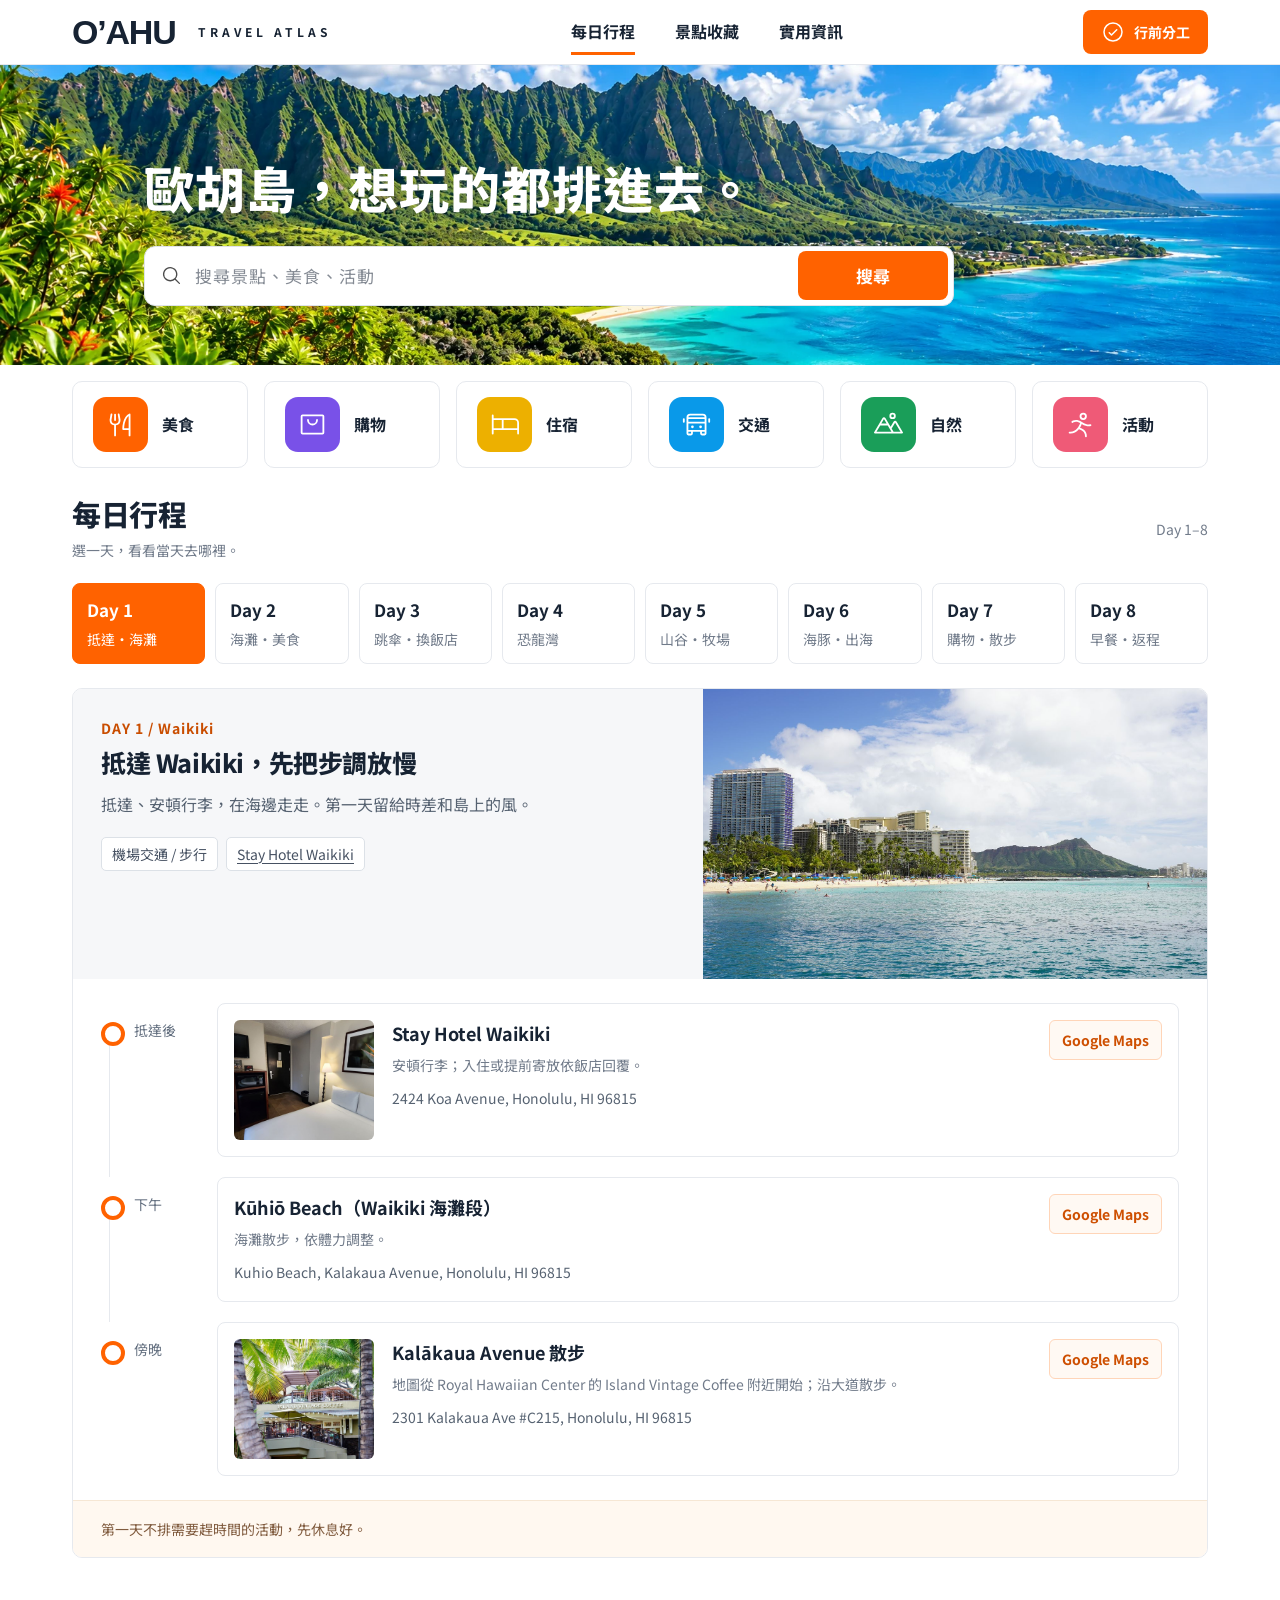
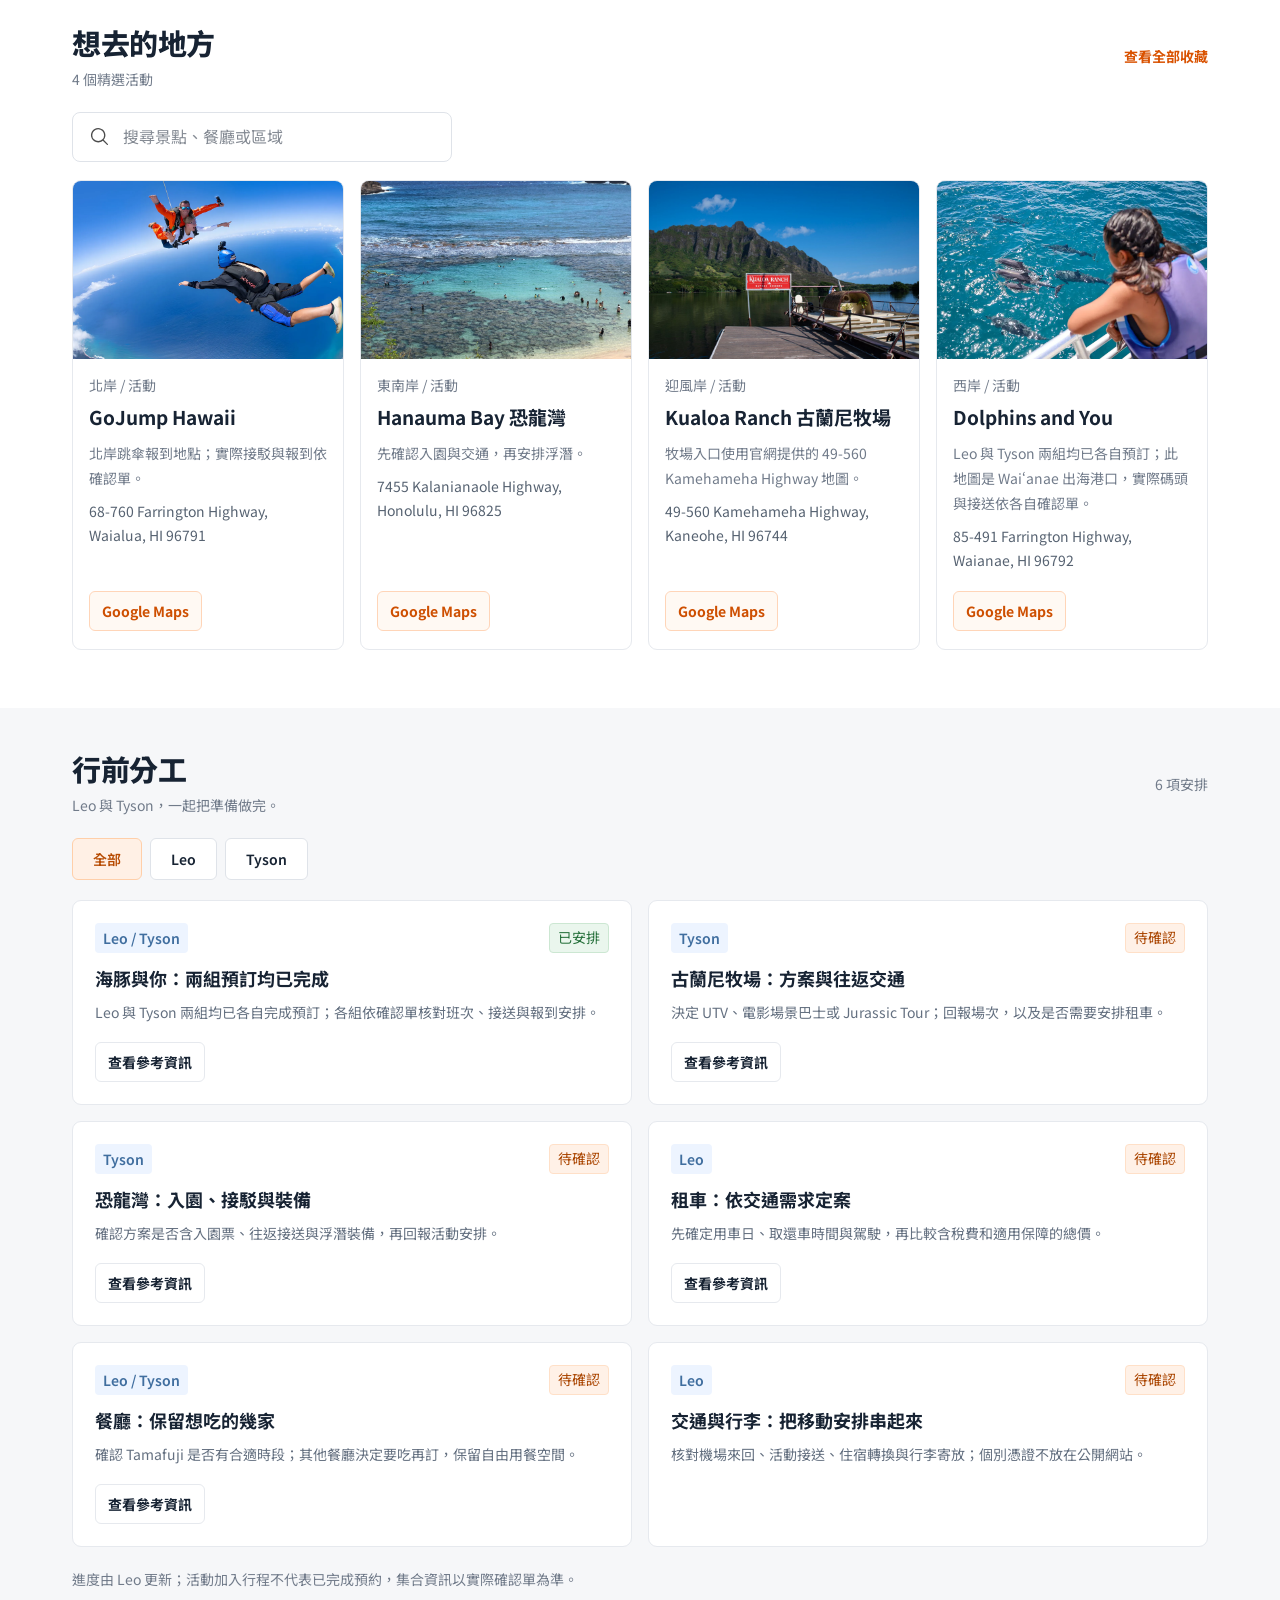
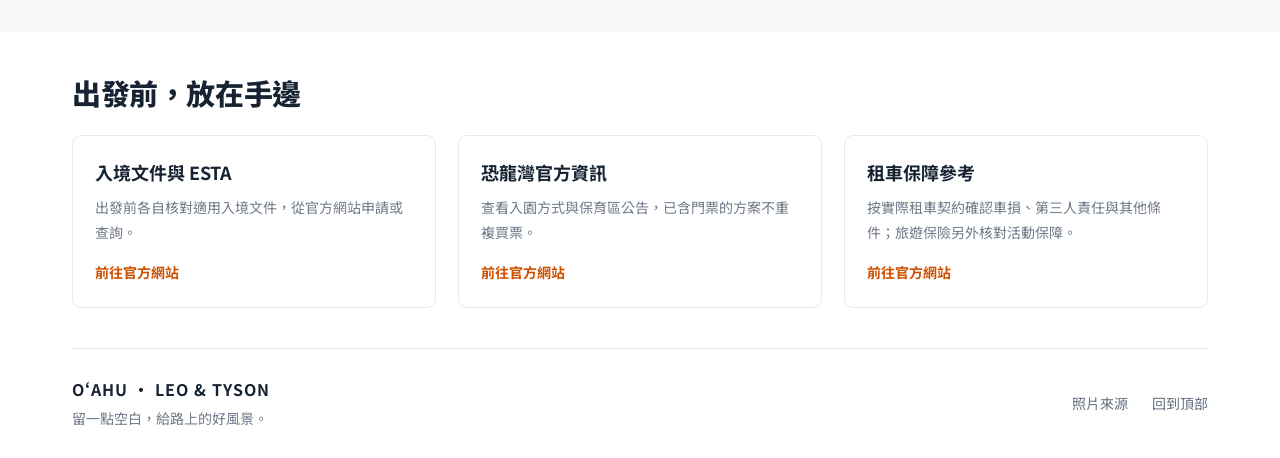
==== commit a243562c: "Match the original Travel Atlas visual style" ====
--- a/index.html
+++ b/index.html
@@ -13,35 +13,38 @@
 <body>
   <a class="skip" href="#itinerary">跳到每日行程</a>
   <header class="header">
-    <a class="brand" href="#top">OʻAHU<span>LEO & TYSON</span></a>
-    <nav aria-label="主要導覽"><a href="#itinerary">每日行程</a><a href="#checklist">行前分工</a><a href="#places">景點口袋名單</a></nav>
-    <span class="header-label">ISLAND FIELD NOTES</span>
+    <div class="header-inner wrap">
+      <a class="brand" href="#top"><strong>O’AHU</strong><span>TRAVEL ATLAS</span></a>
+      <nav aria-label="主要導覽"><a class="active" href="#itinerary">每日行程</a><a href="#places">景點收藏</a><a href="#resources">實用資訊</a></nav>
+      <a class="primary header-action" href="#checklist"><img class="icon" src="./assets/icons/check-circle.svg" alt="">行前分工</a>
+    </div>
   </header>
   <main id="top">
     <section class="hero" aria-labelledby="hero-title">
-      <img src="./assets/waikiki.jpg" alt="Waikiki 海灘與鑽石頭山" fetchpriority="high" width="1600" height="1067">
-      <div class="hero-overlay"></div>
-      <div class="hero-copy wrap"><p class="eyebrow">HAWAII / OʻAHU</p><h1 id="hero-title">歐胡島，<br>一天一天慢慢玩。</h1><p>海灘、山谷、北岸小鎮。<br>把八天的想法，放進同一本旅行筆記。</p><a class="hero-link" href="#itinerary">查看 Day 1–8</a></div>
-      <div class="hero-caption">WAIKIKI BEACH · OʻAHU</div>
+      <img src="./assets/hero-oahu.webp" alt="原旅行筆記的歐胡島山海主視覺，AI 情境圖" fetchpriority="high" width="1800" height="600">
+      <div class="hero-copy wrap"><h1 id="hero-title">歐胡島，想玩的都排進去。</h1>
+        <form id="hero-search" class="hero-search search" role="search"><img class="icon" src="./assets/icons/magnifying-glass.svg" alt=""><label class="sr-only" for="hero-query">搜尋景點、美食、活動</label><input id="hero-query" type="search" placeholder="搜尋景點、美食、活動"><button class="primary" type="submit">搜尋</button></form>
+      </div>
     </section>
-    <div class="trip-bar wrap"><div><strong>8 DAYS</strong><span>一座島，八天行程</span></div><div><strong>LEO & TYSON</strong><span>一起出發，各自分工</span></div><div><strong>AT YOUR OWN PACE</strong><span>保留一些彈性，跟著海況調整</span></div></div>
+    <div class="categories wrap" id="categories" role="group" aria-label="依景點類別查看"></div>
     <p id="load-error" class="wrap error" role="alert" hidden>行程暫時無法載入，請重新整理或稍後再試。</p>
     <section id="itinerary" class="section wrap" aria-labelledby="itinerary-title">
-      <div class="section-head"><div><p class="eyebrow">YOUR DAYS IN OʻAHU</p><h2 id="itinerary-title">每日行程</h2></div><p>選一天，看看當天去哪裡。</p></div>
+      <div class="section-head"><div><h2 id="itinerary-title">每日行程</h2><p class="section-caption">選一天，看看當天去哪裡。</p></div><span class="section-caption">Day 1–8</span></div>
       <div id="day-tabs" class="day-tabs" role="tablist" aria-label="Day 1–8"></div>
       <div id="day-panel" class="day-panel" role="tabpanel" tabindex="0"></div>
     </section>
+    <section id="places" class="section wrap" aria-labelledby="places-title">
+      <div class="section-head"><div><h2 id="places-title">想去的地方</h2><p class="section-caption" id="place-count"></p></div><button id="show-all-places" class="text-button" type="button">查看全部收藏</button></div>
+      <div class="place-toolbar"><label class="search"><img class="icon" src="./assets/icons/magnifying-glass.svg" alt=""><span class="sr-only">搜尋景點與區域</span><input id="place-search" type="search" placeholder="搜尋景點、餐廳或區域"></label><button id="clear-place-filters" class="text-button" type="button" hidden>清除篩選</button></div>
+      <div id="place-list" class="place-grid"></div><p id="place-empty" class="empty" hidden>沒有符合的地點，試試其他關鍵字。</p>
+    </section>
     <section id="checklist" class="section section-soft" aria-labelledby="checklist-title"><div class="wrap">
-      <div class="section-head"><div><p class="eyebrow">BEFORE WE GO</p><h2 id="checklist-title">行前分工</h2></div><span id="task-summary" class="section-caption"></span></div>
+      <div class="section-head"><div><h2 id="checklist-title">行前分工</h2><p class="section-caption">Leo 與 Tyson，一起把準備做完。</p></div><span id="task-summary" class="section-caption"></span></div>
       <div id="task-filters" class="filters" role="group" aria-label="依負責人篩選"></div>
       <div id="task-list" class="task-grid"></div>
       <p class="fine-print">進度由 Leo 更新；活動加入行程不代表已完成預約，集合資訊以實際確認單為準。</p>
     </div></section>
-    <section id="places" class="section wrap" aria-labelledby="places-title">
-      <div class="section-head"><div><p class="eyebrow">A FEW MORE GOOD PLACES</p><h2 id="places-title">景點口袋名單</h2></div><label class="search"><span class="sr-only">搜尋景點與區域</span><input id="place-search" type="search" placeholder="搜尋景點、餐廳或區域"></label></div>
-      <div id="place-list" class="place-grid"></div><p id="place-empty" hidden>沒有符合的地點，試試其他關鍵字。</p>
-    </section>
-    <section class="section wrap resources" aria-labelledby="resources-title"><div class="section-head"><div><p class="eyebrow">USEFUL LINKS</p><h2 id="resources-title">出發前，放在手邊</h2></div></div><div id="resource-list" class="resource-grid"></div></section>
+    <section id="resources" class="section wrap resources" aria-labelledby="resources-title"><div class="section-head"><div><h2 id="resources-title">出發前，放在手邊</h2></div></div><div id="resource-list" class="resource-grid"></div></section>
   </main>
   <footer class="footer wrap"><div><strong>OʻAHU · LEO & TYSON</strong><p>留一點空白，給路上的好風景。</p></div><div><a href="./CREDITS.html">照片來源</a><a href="#top">回到頂部</a></div></footer>
   <noscript><p class="wrap error">請啟用 JavaScript 查看每日行程。行程資料亦可在本網站的 data/trip.json 查看。</p></noscript>
--- a/styles.css
+++ b/styles.css
@@ -1,6 +1,21 @@
-:root{--ink:#202b3b;--muted:#657080;--orange:#d94c00;--bright:#f65b0a;--line:#e4e7eb;--soft:#f7f8fa;--width:1160px;font-family:Inter,"Noto Sans TC","PingFang TC","Microsoft JhengHei",system-ui,sans-serif;color:var(--ink);background:#fff;font-synthesis:none;text-rendering:optimizeLegibility}*{box-sizing:border-box}html{scroll-behavior:smooth;scroll-padding-top:94px}body{margin:0;font-size:1rem;line-height:1.65}button,input{font:inherit}a{color:inherit;text-decoration:none}a:hover{text-decoration:underline}button,a,input{-webkit-tap-highlight-color:transparent}:focus-visible{outline:3px solid #b6460c;outline-offset:4px}.wrap{width:min(var(--width),calc(100% - 64px));margin-inline:auto}.skip{position:fixed;z-index:100;top:-80px;left:20px;background:#fff;padding:12px 20px}.skip:focus{top:12px}.sr-only{position:absolute;width:1px;height:1px;padding:0;overflow:hidden;clip:rect(0,0,0,0);white-space:nowrap;border:0}.header{height:80px;padding:0 32px;display:flex;align-items:center;justify-content:space-between;gap:24px;background:#fff;position:sticky;top:0;z-index:10;border-bottom:1px solid var(--line)}.brand{font-size:1.6rem;font-weight:850;letter-spacing:-.04em;display:flex;align-items:center;gap:22px}.brand span{font-size:.78rem;letter-spacing:.1em;font-weight:650}.header nav{display:flex;gap:30px;font-size:.9rem;font-weight:650}.header nav a:hover{color:var(--orange)}.header-label{font-size:.75rem;letter-spacing:.12em;color:var(--muted)}.hero{position:relative;height:320px;overflow:hidden;background:#3d686f;color:#fff}.hero>img{width:100%;height:100%;object-fit:cover;object-position:center 58%;display:block}.hero-overlay{position:absolute;inset:0;background:linear-gradient(90deg,#142b3bbf,#142b3b65 50%,#142b3b0d)}.hero-copy{position:absolute;inset:0;display:flex;flex-direction:column;justify-content:center;align-items:flex-start}.eyebrow{font-size:.75rem;letter-spacing:.15em;font-weight:750;margin:0 0 8px;color:var(--muted)}.hero .eyebrow{color:#fff}.hero h1{font-size:clamp(2.3rem,3.4vw,3rem);line-height:1.24;letter-spacing:-.04em;margin:5px 0 16px}.hero-copy>p:not(.eyebrow){font-size:1rem;color:#fff;margin:0 0 23px}.hero-link{background:var(--bright);padding:10px 22px;font-size:.9rem;font-weight:750;border-radius:8px}.hero-link:hover{background:var(--orange);text-decoration:none}.hero-caption{position:absolute;bottom:22px;right:32px;letter-spacing:.12em;font-size:.75rem}.trip-bar{display:grid;grid-template-columns:1fr 1fr 1.3fr;border-bottom:1px solid var(--line);padding-block:27px;gap:24px}.trip-bar>div{display:flex;flex-direction:column;border-right:1px solid var(--line);gap:4px}.trip-bar>div:last-child{border:0}.trip-bar strong{font-size:.82rem;letter-spacing:.09em}.trip-bar span{font-size:.88rem;color:var(--muted)}.section{padding-block:55px}.section-head{display:flex;align-items:flex-end;justify-content:space-between;gap:24px;margin-bottom:24px}.section-head h2{font-size:1.85rem;margin:0;line-height:1.35;letter-spacing:-.035em}.section-head>p,.section-caption{font-size:.9rem;color:var(--muted);margin:0}.day-tabs{display:grid;grid-template-columns:repeat(8,minmax(0,1fr));gap:10px;margin-bottom:20px}.day-tab{border:1px solid var(--line);background:#fff;border-radius:10px;cursor:pointer;text-align:left;padding:13px 14px;min-height:84px;display:flex;flex-direction:column;gap:4px;transition:background .15s,color .15s}.day-tab strong{font-size:1.02rem}.day-tab span{font-size:.78rem;color:var(--muted);white-space:nowrap}.day-tab[aria-selected=true]{background:var(--bright);border-color:var(--bright);color:#fff}.day-tab[aria-selected=true] span{color:#fff}.day-tab:hover{border-color:var(--bright)}.day-panel{border:1px solid var(--line);border-radius:15px;overflow:hidden;box-shadow:0 6px 22px #202b3b07}.day-banner{display:grid;grid-template-columns:1.25fr 1fr;background:#f8fafb}.day-intro{padding:30px}.day-intro .eyebrow{color:var(--orange)}.day-intro h3{font-size:1.7rem;line-height:1.4;margin:5px 0 12px;letter-spacing:-.03em}.day-intro p{margin:0 0 15px}.day-photo{min-height:245px;width:100%;height:100%;object-fit:cover;max-height:310px}.day-meta{display:flex;gap:8px;flex-wrap:wrap}.chip,.status{border-radius:999px;padding:4px 10px;font-size:.78rem;line-height:1.5;display:inline-flex;align-items:center;background:#fff;border:1px solid var(--line);color:#465162}.status-pending{background:#fff2e8;color:#9c3700;border-color:#f9d5bd}.status-confirmed{background:#eaf5ef;color:#21633f;border-color:#c7e2d2}.status-optional{background:#f1f2f5;color:#5d6470}.day-stops{padding:10px 30px}.stop{display:grid;grid-template-columns:90px 1fr auto;gap:20px;padding:24px 0;border-bottom:1px solid var(--line);align-items:start}.stop:last-child{border:0}.stop-time{color:var(--muted);font-size:.88rem;display:flex;align-items:center;gap:9px;padding-top:4px}.stop-time:before{content:"";height:8px;width:8px;background:var(--bright);border-radius:50%}.stop h4{margin:0 0 5px;font-size:1.08rem}.stop p{margin:0;color:var(--muted);font-size:.9rem}.stop .status{margin-top:10px}.map-link,.official-link{display:inline-flex;align-items:center;justify-content:center;border:1px solid var(--line);border-radius:7px;min-height:40px;padding:7px 13px;font-size:.82rem;font-weight:650;white-space:nowrap;background:#fff}.map-link{color:var(--orange);border-color:#f3c7ad;background:#fff9f5}.map-link:hover,.official-link:hover{text-decoration:none;border-color:var(--orange)}.stop-actions{display:flex;flex-direction:column;gap:8px}.day-note{margin:0;padding:18px 30px;background:#fff8f2;font-size:.88rem;color:#6f4b35;border-top:1px solid #f9e5d6}.section-soft{background:var(--soft)}.filters{display:flex;gap:8px;margin:0 0 22px}.filter{padding:7px 18px;min-height:40px;border:1px solid var(--line);border-radius:999px;background:#fff;cursor:pointer;font-size:.88rem}.filter[aria-pressed=true]{background:var(--ink);border-color:var(--ink);color:#fff}.task-grid{display:grid;grid-template-columns:repeat(2,minmax(0,1fr));gap:14px}.task-card{padding:22px;border:1px solid var(--line);border-radius:11px;background:#fff}.task-top{display:flex;align-items:center;justify-content:space-between;gap:10px}.owner{font-size:.78rem;font-weight:750;letter-spacing:.04em;color:var(--orange)}.task-card h3{font-size:1.08rem;margin:9px 0 6px}.task-card p{font-size:.9rem;color:var(--muted);margin:0}.task-card .official-link{margin-top:14px}.fine-print{font-size:.85rem;color:var(--muted);margin:20px 0 0}.search input{max-width:100%;width:300px;padding:10px 14px;border:1px solid var(--line);border-radius:8px;background:#fff}.place-grid{display:grid;grid-template-columns:repeat(3,minmax(0,1fr));gap:14px}.place-card{border:1px solid var(--line);border-radius:11px;padding:20px;display:flex;flex-direction:column;align-items:flex-start}.place-card>span{color:var(--muted);font-size:.78rem}.place-card h3{font-size:1.05rem;line-height:1.45;margin:7px 0}.place-card p{font-size:.88rem;color:var(--muted);margin:0 0 16px;flex:1}.place-card .map-link{margin-top:auto}.resources{padding-top:10px}.resource-grid{display:grid;grid-template-columns:repeat(3,minmax(0,1fr));gap:14px}.resource{border-top:2px solid var(--ink);padding:19px 0}.resource h3{font-size:1.05rem;margin:0 0 8px}.resource p{font-size:.9rem;color:var(--muted);margin:0 0 14px}.resource a{font-size:.88rem;font-weight:650;color:var(--orange);text-decoration:underline}.footer{display:flex;justify-content:space-between;gap:24px;border-top:1px solid var(--line);padding-block:30px}.footer strong{font-size:.8rem;letter-spacing:.08em}.footer p,.footer a{font-size:.85rem;color:var(--muted)}.footer p{margin:6px 0 0}.footer>div:last-child{display:flex;align-items:center;gap:22px}.error{padding:25px;background:#fff2e8;color:#873800;border-radius:10px}.credits{max-width:780px;padding-block:50px}.credits h1{font-size:2rem}.credits li{margin:20px 0}.credits a{text-decoration:underline;color:var(--orange)}[hidden]{display:none!important}@media(max-width:1000px){.header-label{display:none}.brand{gap:14px}.header nav{gap:20px}.day-tabs{display:flex;overflow-x:auto;padding-bottom:6px}.day-tab{min-width:105px}.trip-bar{grid-template-columns:repeat(3,1fr)}.day-banner{grid-template-columns:1.2fr 1fr}.place-grid{grid-template-columns:repeat(2,minmax(0,1fr))}}@media(max-width:650px){html{scroll-padding-top:78px}.wrap{width:calc(100% - 36px)}.header{height:68px;padding:0 18px;gap:12px}.brand{font-size:1.25rem;gap:9px}.brand span{font-size:.65rem;letter-spacing:.035em}.header nav{gap:14px;font-size:.8rem}.header nav a:last-child{display:none}.hero{height:300px}.hero h1{font-size:2.1rem}.hero-caption{font-size:.65rem;right:18px;bottom:16px}.hero-copy>p:not(.eyebrow){font-size:.95rem}.trip-bar{gap:16px;padding-block:20px}.trip-bar>div{border:0}.trip-bar>div:last-child{display:none}.trip-bar{grid-template-columns:1fr 1.2fr}.trip-bar strong{font-size:.7rem}.trip-bar span{font-size:.78rem}.section{padding-block:35px}.section-head{align-items:flex-start;gap:12px}.section-head h2{font-size:1.55rem}.section-head>p{max-width:120px;font-size:.8rem;text-align:right}.section-head .eyebrow{font-size:.65rem}.day-tab{min-height:77px;min-width:96px;padding:12px}.day-tab span{font-size:.75rem}.day-banner{display:flex;flex-direction:column-reverse}.day-photo{height:160px;min-height:160px;max-height:160px}.day-intro{padding:22px}.day-intro h3{font-size:1.5rem}.day-intro p{font-size:.94rem}.day-stops{padding:0 22px}.stop{grid-template-columns:1fr;gap:9px;padding:22px 0}.stop-time{font-size:.8rem}.stop h4{font-size:1.05rem}.stop-actions{flex-direction:row;flex-wrap:wrap;margin-top:5px}.day-note{padding:17px 22px}.task-grid,.resource-grid{grid-template-columns:1fr}.task-card{padding:20px}.place-grid{grid-template-columns:1fr 1fr;gap:10px}.place-card{padding:15px}.place-card h3{font-size:.95rem}.place-card p{font-size:.84rem}.place-card .map-link{font-size:.75rem;padding:6px 9px;min-height:38px}.search{width:100%}.search input{width:100%;font-size:.9rem}#places .section-head{flex-direction:column}.footer{flex-direction:column}.footer>div:last-child{justify-content:space-between}.resource{padding:18px 0}.resources{padding-top:0}}@media(prefers-reduced-motion:reduce){html{scroll-behavior:auto}*{transition:none!important}}
+@import url("https://fonts.googleapis.com/css2?family=Noto+Sans+TC:wght@400;500;600;700;800;900&display=swap");
+:root{font-family:"Noto Sans TC",system-ui,-apple-system,sans-serif;color:#172333;background:#fff;font-synthesis:none;font-size:16px;line-height:1.6;--orange:#ff6200;--line:#e6e9ee;--muted:#717b8a;--pale:#f6f7f9}
+*{box-sizing:border-box}html{scroll-behavior:smooth;scroll-padding-top:85px}body{margin:0}button,input{font:inherit;color:inherit}button,a,input{-webkit-tap-highlight-color:transparent}button{cursor:pointer}a{color:inherit;text-decoration:none}a:hover{text-decoration:underline}h1,h2,h3,h4,p{margin:0}img{display:block;max-width:100%;object-fit:cover}button:focus-visible,a:focus-visible,input:focus-visible{outline:3px solid #2687dc;outline-offset:3px}.wrap{width:calc(100% - 144px);max-width:1416px;margin-inline:auto}.icon{width:24px;height:24px;flex-shrink:0}.skip{position:fixed;top:-70px;left:20px;z-index:100;padding:12px;background:#fff}.skip:focus{top:10px}.sr-only{position:absolute;width:1px;height:1px;padding:0;overflow:hidden;clip:rect(0,0,0,0);white-space:nowrap;border:0}[hidden]{display:none!important}
+.header{height:65px;background:#fffffff7;border-bottom:1px solid var(--line);position:sticky;top:0;z-index:20;backdrop-filter:blur(12px)}.header-inner{display:flex;align-items:center;height:100%;gap:28px}.brand{display:flex;align-items:center;gap:22px;flex-shrink:0}.brand:hover{text-decoration:none}.brand strong{font-size:34px;font-weight:800;letter-spacing:-1px;line-height:1}.brand span{font-size:12px;letter-spacing:4px;font-weight:700}.header nav{display:flex;align-self:stretch;align-items:center;gap:40px;margin:0 auto;white-space:nowrap}.header nav a{position:relative;height:100%;display:flex;align-items:center;font-size:16px;font-weight:700}.header nav .active:after{content:"";height:3px;background:var(--orange);position:absolute;left:0;right:0;bottom:9px}.header nav a:hover{text-decoration:none;color:var(--orange)}.primary{display:inline-flex;align-items:center;justify-content:center;gap:9px;border:0;border-radius:8px;min-height:46px;padding:10px 20px;background:var(--orange);color:#fff;font-weight:700;white-space:nowrap}.primary:hover{text-decoration:none;background:#e75800}.primary .icon{filter:brightness(0) invert(1)}.header-action{font-size:14px;padding:9px 18px;min-height:44px}
+.hero{height:300px;position:relative;color:#fff;overflow:hidden}.hero>img{width:100%;height:100%;object-position:center 52%}.hero-copy{position:absolute;inset:0;display:flex;flex-direction:column;justify-content:center;align-items:flex-start;padding-left:72px}.hero h1{font-size:50px;letter-spacing:1px;font-weight:800;line-height:1.3;text-shadow:0 2px 20px #10232530}.search{display:flex;align-items:center;gap:13px;border:1px solid #dfe3e9;border-radius:8px;background:#fff;padding:4px 5px 4px 16px;color:#6d7683;min-height:46px;min-width:0}.search:focus-within{border-color:var(--orange);box-shadow:0 0 0 2px #ff62001a}.search input{border:0;background:transparent;min-width:0;width:100%;padding:7px 0;color:#172333;outline:0}.search input::placeholder{color:#858b94}.search .icon{width:21px;height:21px;opacity:.7}.hero-search{width:810px;max-width:100%;margin-top:26px;border-radius:11px;min-height:60px}.hero-search input{font-size:17px;letter-spacing:1px}.hero-search .primary{width:150px;flex-shrink:0;min-height:49px;font-size:17px}
+.categories{display:grid;grid-template-columns:repeat(6,minmax(0,1fr));gap:16px;margin-block:16px 25px}.category-button{border:1px solid var(--line);border-radius:10px;min-height:82px;display:flex;align-items:center;justify-content:flex-start;gap:14px;padding:15px 20px;background:white;transition:transform .18s,border-color .18s}.category-button:hover{transform:translateY(-2px);border-color:#ffaf7d}.category-button[aria-pressed=true]{border-color:var(--orange);background:#fff8f2}.category-button strong{font-size:16px;white-space:nowrap}.category-icon{width:55px;height:55px;display:flex;align-items:center;justify-content:center;border-radius:13px;flex-shrink:0}.category-icon .icon{width:29px;height:29px;filter:brightness(0) invert(1)}
+.section{padding-block:32px}.section-head{display:flex;align-items:center;justify-content:space-between;gap:20px;margin-bottom:22px}.section-head h2{font-size:29px;font-weight:800;line-height:1.4;letter-spacing:-.4px}.section-caption{color:var(--muted);font-size:14px;margin-top:5px}.text-button{border:0;background:transparent;color:#d95200;padding:8px 0;font-size:14px;font-weight:700}.text-button:hover{text-decoration:underline}.eyebrow{font-size:14px;letter-spacing:1px;color:var(--muted);font-weight:700}.day-tabs{display:flex;gap:10px;overflow-x:auto;padding-bottom:8px;margin-bottom:16px}.day-tab{min-width:112px;flex:1;min-height:80px;border:1px solid var(--line);border-radius:8px;background:#fff;display:flex;flex-direction:column;align-items:flex-start;justify-content:center;gap:5px;padding:12px 14px;white-space:nowrap}.day-tab strong{font-size:17px;font-weight:700}.day-tab span{font-size:14px;color:var(--muted)}.day-tab[aria-selected=true]{background:var(--orange);border-color:var(--orange);color:#fff}.day-tab[aria-selected=true] span{color:#fff}.day-tab:hover{border-color:var(--orange)}.day-panel{border:1px solid var(--line);border-radius:10px;overflow:hidden}.day-banner{display:grid;grid-template-columns:1.25fr 1fr;min-height:220px;background:#f6f7f9}.day-intro{padding:28px}.day-intro .eyebrow{color:#c94d00;margin-bottom:6px}.day-intro h3{font-size:25px;line-height:1.4;letter-spacing:-.4px;font-weight:800;margin-bottom:10px}.day-intro>p:not(.eyebrow){font-size:16px;color:#566271;line-height:1.8}.day-photo{width:100%;height:100%;min-height:220px;max-height:290px}.day-meta{display:flex;gap:8px;flex-wrap:wrap;margin-top:18px}.chip{display:inline-flex;align-items:center;border:1px solid #dce1e7;background:white;padding:5px 10px;border-radius:5px;font-size:14px;color:#465162}.lodging-link{text-decoration:underline;text-underline-offset:3px;overflow-wrap:anywhere;max-width:100%}.day-stops{padding:24px 28px 4px}.stop{display:grid;grid-template-columns:98px minmax(0,1fr);gap:18px;padding:0 0 20px;position:relative}.stop:not(:last-child):before{content:"";position:absolute;left:8px;top:28px;bottom:0;width:1px;background:#e6e9ee}.stop-time{font-size:14px;color:#647080;display:flex;gap:9px;align-items:flex-start;padding-top:16px}.stop-time:before{content:"";width:16px;height:16px;background:#fff;border:4px solid var(--orange);border-radius:50%;flex-shrink:0;margin-top:3px;z-index:1}.stop-card{border:1px solid var(--line);border-radius:8px;display:grid;grid-template-columns:140px minmax(0,1fr) auto;gap:18px;overflow:hidden;padding:16px;background:#fff;align-items:start}.stop-card.without-photo{grid-template-columns:minmax(0,1fr) auto}.stop-photo{width:140px;height:120px;border-radius:6px}.stop h4{font-size:18px;line-height:1.45;margin-bottom:7px;font-weight:700}.stop p{color:var(--muted);font-size:14px;line-height:1.8}.stop .place-address,.place-card .place-address{font-size:14px;line-height:1.7;color:#566271;overflow-wrap:anywhere;margin-top:9px}.status{display:inline-flex;align-items:center;border-radius:4px;padding:4px 8px;font-size:14px;line-height:1.4;background:#f2f4f6;color:#596675;border:1px solid #e1e5ea}.status-pending{background:#fff1e7;color:#aa4500;border-color:#ffe0c8}.status-confirmed{background:#eaf6ed;color:#27713c;border-color:#cce7d2}.status-optional{background:#f2f3f5;color:#647080;border-color:#e3e5e9}.stop .status{margin-top:10px}.stop-actions{display:flex;flex-direction:column;gap:8px}.map-link,.official-link{display:inline-flex;align-items:center;justify-content:center;border:1px solid var(--line);border-radius:6px;min-height:40px;padding:8px 12px;font-size:14px;font-weight:700;white-space:nowrap;background:#fff}.map-link{color:#ce4f00;border-color:#ffd5b8;background:#fff9f3}.map-link:hover,.official-link:hover{border-color:var(--orange);text-decoration:none}.day-note{padding:17px 28px;background:#fff8f0;border-top:1px solid #f6e7d4;font-size:14px;color:#805b3e}
+.place-toolbar{display:flex;gap:16px;align-items:center;margin-bottom:18px}.place-toolbar .search{width:380px;max-width:100%}.place-grid{display:grid;grid-template-columns:repeat(4,minmax(0,1fr));gap:16px}.place-card{border:1px solid var(--line);border-radius:9px;overflow:hidden;background:#fff;display:flex;flex-direction:column;transition:transform .18s,box-shadow .18s}.place-card:hover,.place-card:focus-within{transform:translateY(-2px);box-shadow:0 7px 20px #1723330c}.card-image{display:block;height:178px;overflow:hidden}.place-photo{height:100%;width:100%;transition:transform .35s}.card-image:hover img{transform:scale(1.025)}.card-body{padding:15px 16px 18px;display:flex;flex-direction:column;align-items:flex-start;flex:1}.place-category{font-size:14px;color:var(--muted)}.place-card h3{font-size:19px;font-weight:700;line-height:1.45;margin:7px 0 10px}.place-card p{font-size:14px;line-height:1.8;color:var(--muted)}.place-card .place-address{margin-bottom:18px}.place-card .map-link{margin-top:auto}.empty{padding:40px;border:1px dashed var(--line);border-radius:9px;text-align:center;color:var(--muted)}
+.section-soft{background:#f6f7f9;margin-top:26px;padding-block:40px}.filters{display:flex;gap:8px;margin-bottom:20px}.filter{padding:8px 20px;min-height:42px;border:1px solid #dfe3e9;border-radius:6px;background:#fff;font-size:14px;font-weight:600}.filter[aria-pressed=true]{background:#fff0e5;border-color:#ffcfa9;color:#b74a00}.task-grid{display:grid;grid-template-columns:repeat(2,minmax(0,1fr));gap:16px}.task-card{border:1px solid var(--line);border-radius:9px;background:#fff;padding:22px}.task-top{display:flex;align-items:center;justify-content:space-between;gap:10px}.owner{display:inline-flex;background:#edf4ff;color:#406e9f;border-radius:4px;font-size:14px;font-weight:600;padding:4px 8px}.task-card h3{font-size:18px;margin:12px 0 8px;line-height:1.5}.task-card p{font-size:14px;line-height:1.8;color:#647080}.task-card .official-link{margin-top:16px}.fine-print{font-size:14px;line-height:1.8;color:var(--muted);margin-top:20px}.resources{padding-block:40px}.resource-grid{display:grid;grid-template-columns:repeat(3,minmax(0,1fr));gap:22px}.resource{border:1px solid var(--line);border-radius:9px;padding:22px}.resource h3{font-size:18px;margin-bottom:8px}.resource p{font-size:14px;color:var(--muted);line-height:1.8;margin-bottom:14px}.resource a{font-size:14px;color:#cf5000;font-weight:700}.footer{display:flex;justify-content:space-between;gap:24px;padding-block:28px;border-top:1px solid var(--line)}.footer strong{font-size:16px;letter-spacing:1px}.footer p{font-size:14px;color:var(--muted);margin-top:5px}.footer>div:last-child{display:flex;align-items:center;gap:24px;font-size:14px;color:#647080}.error{padding:22px;background:#fff0e5;border:1px solid #ffd0ad;border-radius:8px}.credits{max-width:850px;padding-block:45px;line-height:1.8}.credits h1{font-size:36px;margin-bottom:18px}.credits h2{margin-top:30px}.credits li{margin:16px 0}.credits a{text-decoration:underline;color:#c94d00}
+@media(min-width:1500px){.day-tab{min-width:130px}.stop-card{grid-template-columns:180px minmax(0,1fr) auto}.stop-photo{width:180px}}
+@media(max-width:1150px){.wrap{width:calc(100% - 64px)}.header-inner{gap:20px}.brand span{display:none}.header nav{gap:28px}.hero-copy{padding-left:36px}.hero h1{font-size:44px}.category-button{padding:13px 12px;gap:10px}.category-icon{width:44px;height:48px;border-radius:10px}.category-button strong{font-size:15px}.stop-card{grid-template-columns:110px minmax(0,1fr);gap:14px}.stop-photo{width:110px;height:110px}.stop-actions{grid-column:2;flex-direction:row;flex-wrap:wrap}.without-photo .stop-actions{grid-column:2}.place-grid{grid-template-columns:repeat(3,minmax(0,1fr))}}
+@media(max-width:800px){.header nav{gap:22px}.header-action{padding:10px 12px}.hero-copy{padding-left:0}.hero h1{font-size:38px}.hero-search{width:100%}.categories{gap:10px}.category-button{flex-direction:column;padding:13px 8px;gap:7px;min-height:102px}.category-icon{width:44px;height:44px}.category-button strong{font-size:14px}.day-banner{grid-template-columns:1.2fr 1fr}.day-intro{padding:22px}.day-intro h3{font-size:23px}.day-stops{padding:22px 20px 4px}.stop{grid-template-columns:85px minmax(0,1fr);gap:12px}.stop-card{grid-template-columns:90px minmax(0,1fr);padding:13px;gap:12px}.stop-photo{width:90px;height:100px}.stop-card.without-photo{grid-template-columns:minmax(0,1fr)}.without-photo .stop-actions{grid-column:1}.resource-grid{grid-template-columns:1fr}.resource{padding:20px}.place-grid{grid-template-columns:repeat(2,minmax(0,1fr))}}
+@media(max-width:600px){html{scroll-padding-top:114px}.wrap{width:calc(100% - 32px)}.header{height:103px}.header-inner{display:grid;grid-template-columns:1fr auto;grid-template-rows:57px 46px;gap:0}.brand strong{font-size:28px}.header-action{font-size:14px;min-height:37px;padding:7px 12px}.header-action .icon{width:19px;height:19px}.header nav{grid-column:1 / -1;grid-row:2;justify-content:space-around;gap:20px;margin:0;border-top:1px solid #f3f4f6}.header nav a{font-size:14px}.header nav .active:after{bottom:0;left:-10px;right:-10px}.hero{height:240px}.hero-copy{padding:0}.hero h1{font-size:30px;max-width:340px;line-height:1.5;letter-spacing:0}.hero-search{min-height:52px;margin-top:18px;padding-left:12px;gap:8px}.hero-search input{font-size:14px;letter-spacing:0}.hero-search .primary{width:75px;min-height:42px;font-size:14px;padding:8px}.hero-search .icon{width:19px;height:19px}.categories{grid-template-columns:repeat(3,minmax(0,1fr));gap:10px;margin-block:14px 4px}.category-button{flex-direction:row;min-height:67px;padding:10px;gap:10px}.category-icon{width:35px;height:39px;border-radius:9px}.category-icon .icon{width:23px;height:23px}.category-button strong{font-size:14px}.section{padding-block:28px}.section-head{margin-bottom:16px;align-items:flex-start;gap:12px}.section-head h2{font-size:25px}.section-head>span{white-space:nowrap}.section-caption{font-size:14px}.day-tab{min-width:98px;min-height:76px;padding:11px 12px;flex:0 0 auto}.day-tab strong{font-size:16px}.day-tab span{font-size:14px}.day-banner{display:flex;flex-direction:column-reverse}.day-photo{height:170px;min-height:170px;max-height:170px}.day-intro{padding:20px}.day-intro h3{font-size:23px}.day-intro>p:not(.eyebrow){font-size:16px}.day-intro .eyebrow{font-size:14px}.day-meta{margin-top:14px}.chip{font-size:14px}.day-stops{padding:20px 14px 0}.stop{grid-template-columns:1fr;gap:8px;padding-bottom:22px}.stop:not(:last-child):before{display:none}.stop-time{padding-top:0;font-weight:600}.stop-card{grid-template-columns:82px minmax(0,1fr);padding:12px;gap:12px}.stop-photo{width:82px;height:95px}.stop h4{font-size:17px}.stop p{font-size:14px}.stop-actions{grid-column:1 / -1;justify-content:flex-end}.without-photo .stop-actions{grid-column:1}.day-note{padding:16px 18px}.place-grid{gap:12px;grid-template-columns:1fr}.card-image{height:210px}.card-body{padding:17px}.place-card h3{font-size:20px}.place-card .place-address{margin-bottom:14px}.place-toolbar{gap:12px;align-items:flex-start}.place-toolbar .search{width:100%}.place-toolbar .text-button{font-size:14px;white-space:nowrap}.task-grid{grid-template-columns:1fr}.task-card{padding:20px}.section-soft{margin-top:12px;padding-block:30px}.text-button{font-size:14px}.task-card h3{font-size:18px}.resource-grid{gap:14px}.footer{flex-direction:column;padding-block:24px}.footer>div:last-child{justify-content:space-between}.credits h1{font-size:30px}}
+@media(prefers-reduced-motion:reduce){html{scroll-behavior:auto}*{transition:none!important}}
 
-#itinerary{padding-top:35px}
+/* Match the original logo proportions and first-section rhythm. */
+.brand strong{font-family:Arial,Helvetica,sans-serif;letter-spacing:-1.2px}#itinerary.section{padding-top:0}.hero-copy{transform:translateY(15px)}@media(max-width:600px){.hero-copy{transform:none}#itinerary.section{padding-top:24px}}
 
-/* Keep branch addresses readable in itinerary rows and place cards. */
-.stop .place-address,.place-card .place-address{font-size:.875rem;line-height:1.6;color:#465162;overflow-wrap:anywhere;margin-top:8px}.place-card .place-address{flex:0;margin-bottom:16px}.lodging-link{white-space:normal;max-width:100%;text-decoration:underline;text-underline-offset:3px}
+@media(max-width:600px){.hero h1{text-wrap:balance;max-width:350px}}
+
+.photo-note{font-size:14px;color:#717b8a;margin:8px 0 14px;line-height:1.7}
